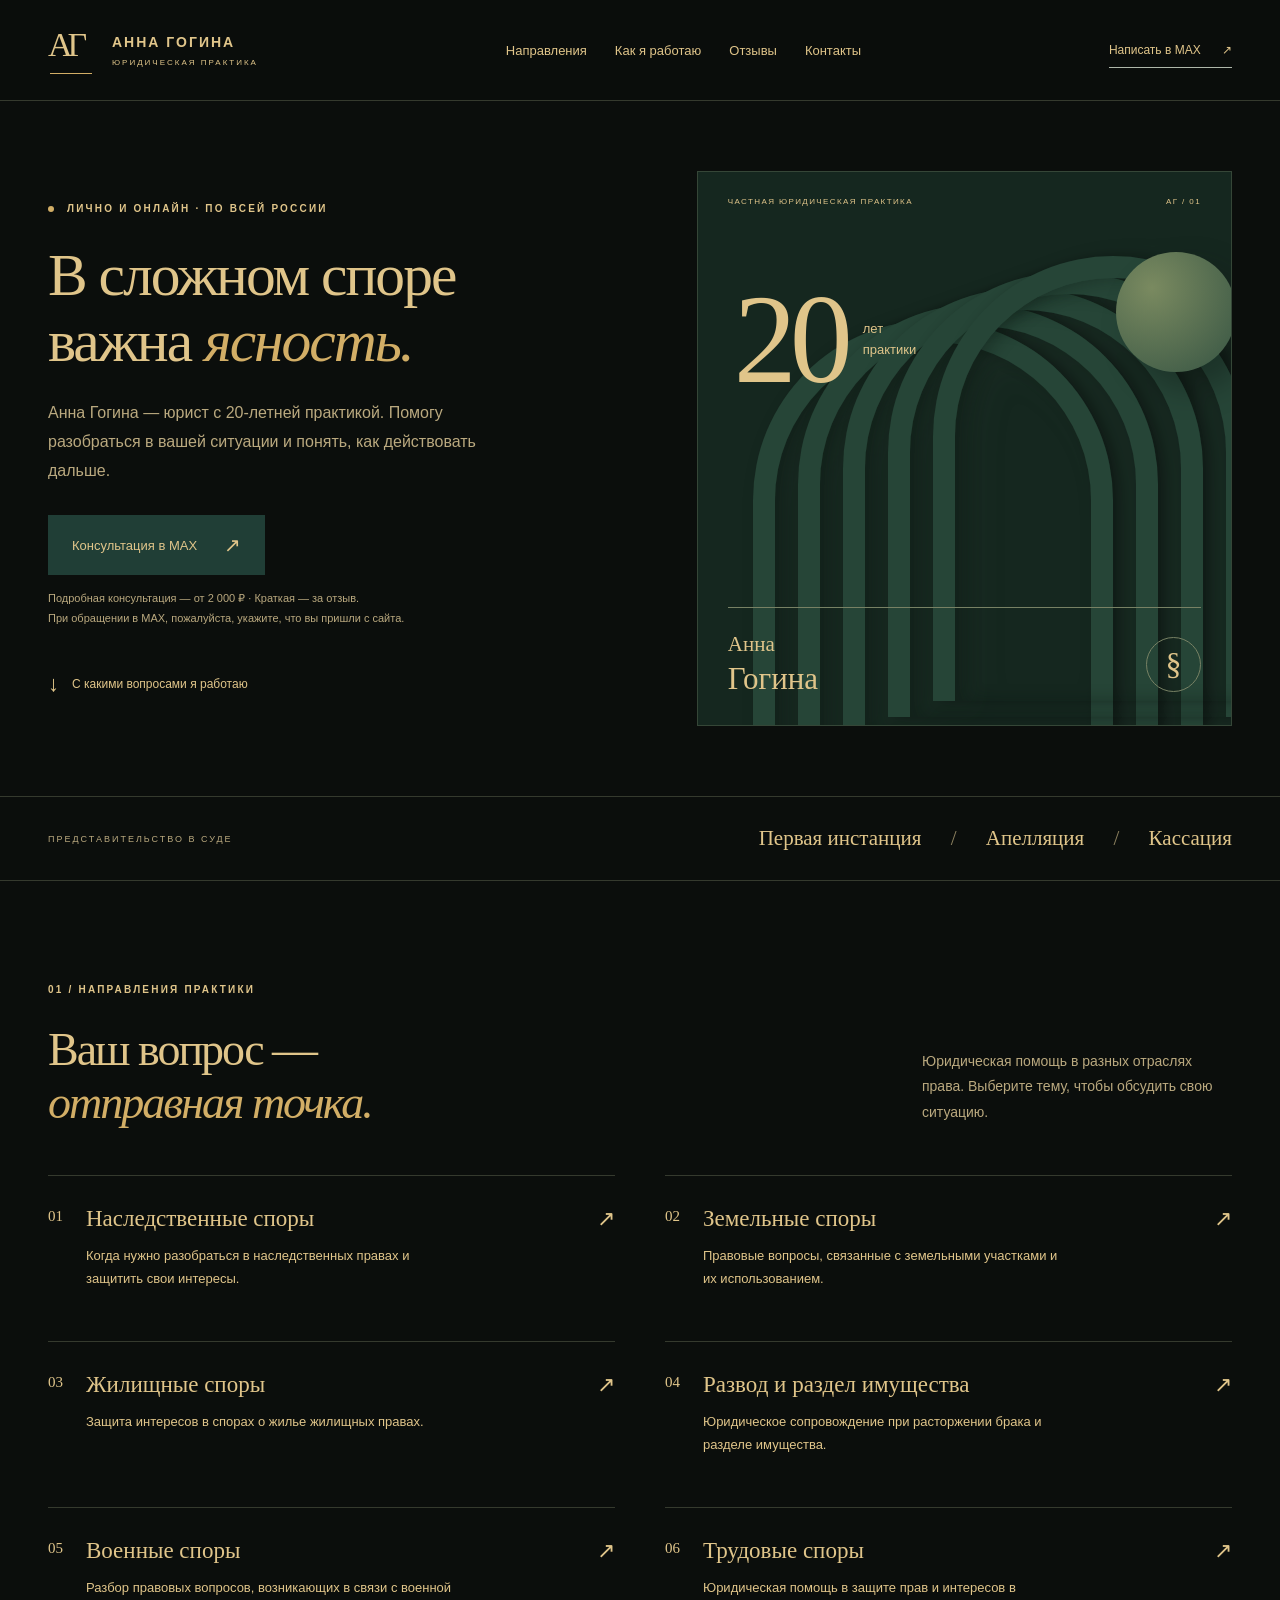
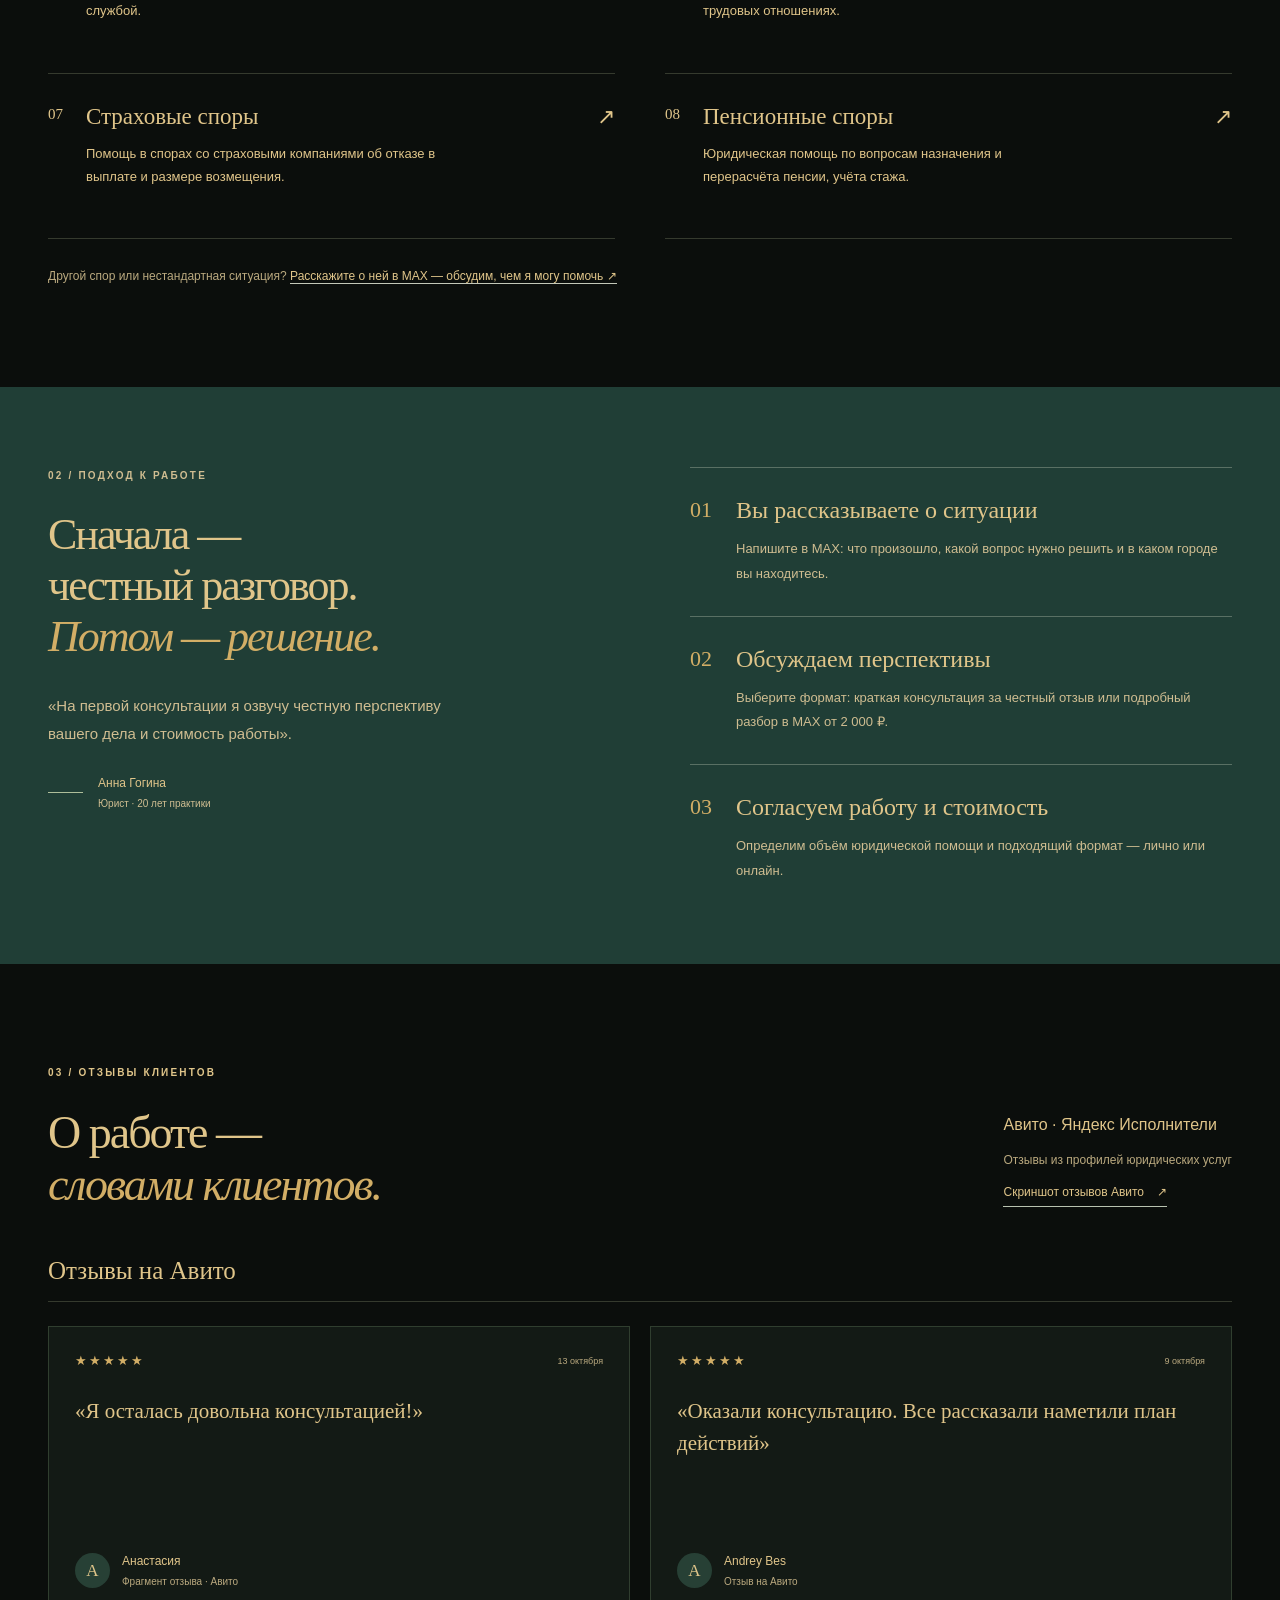
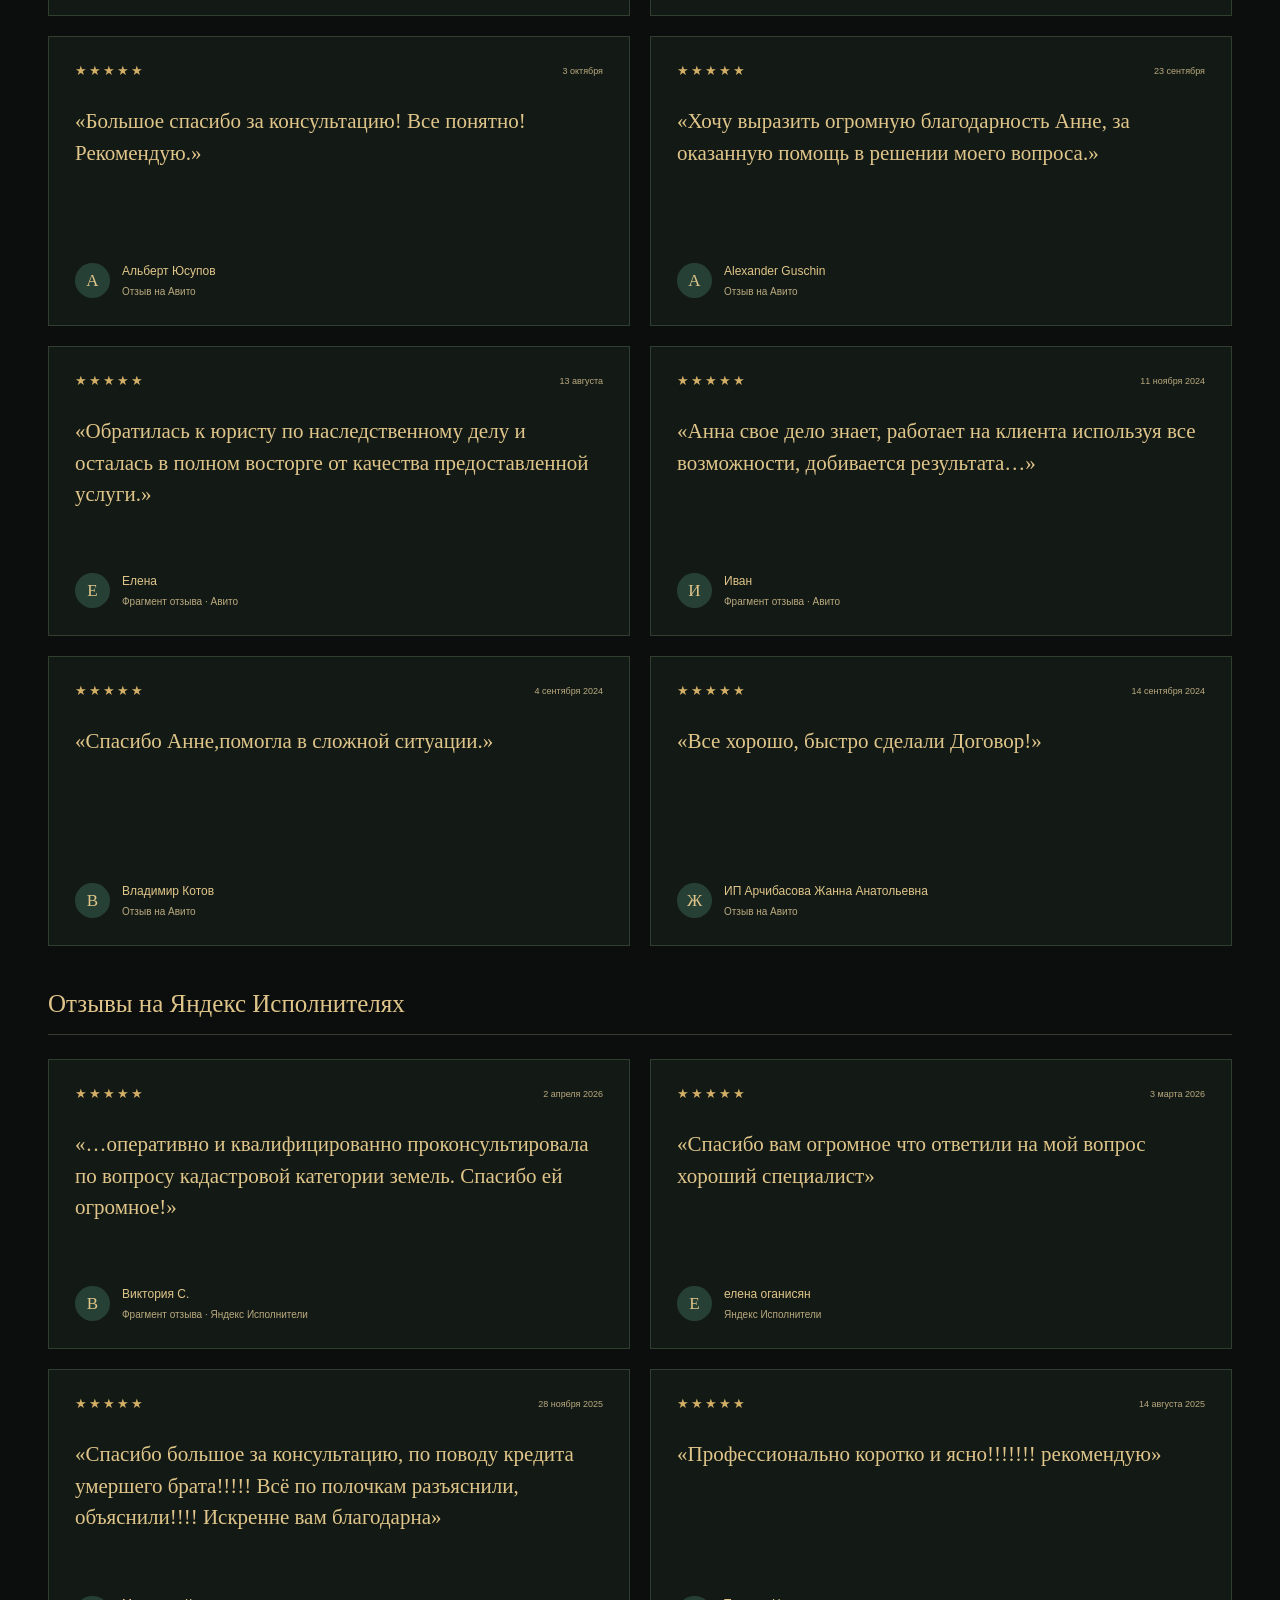
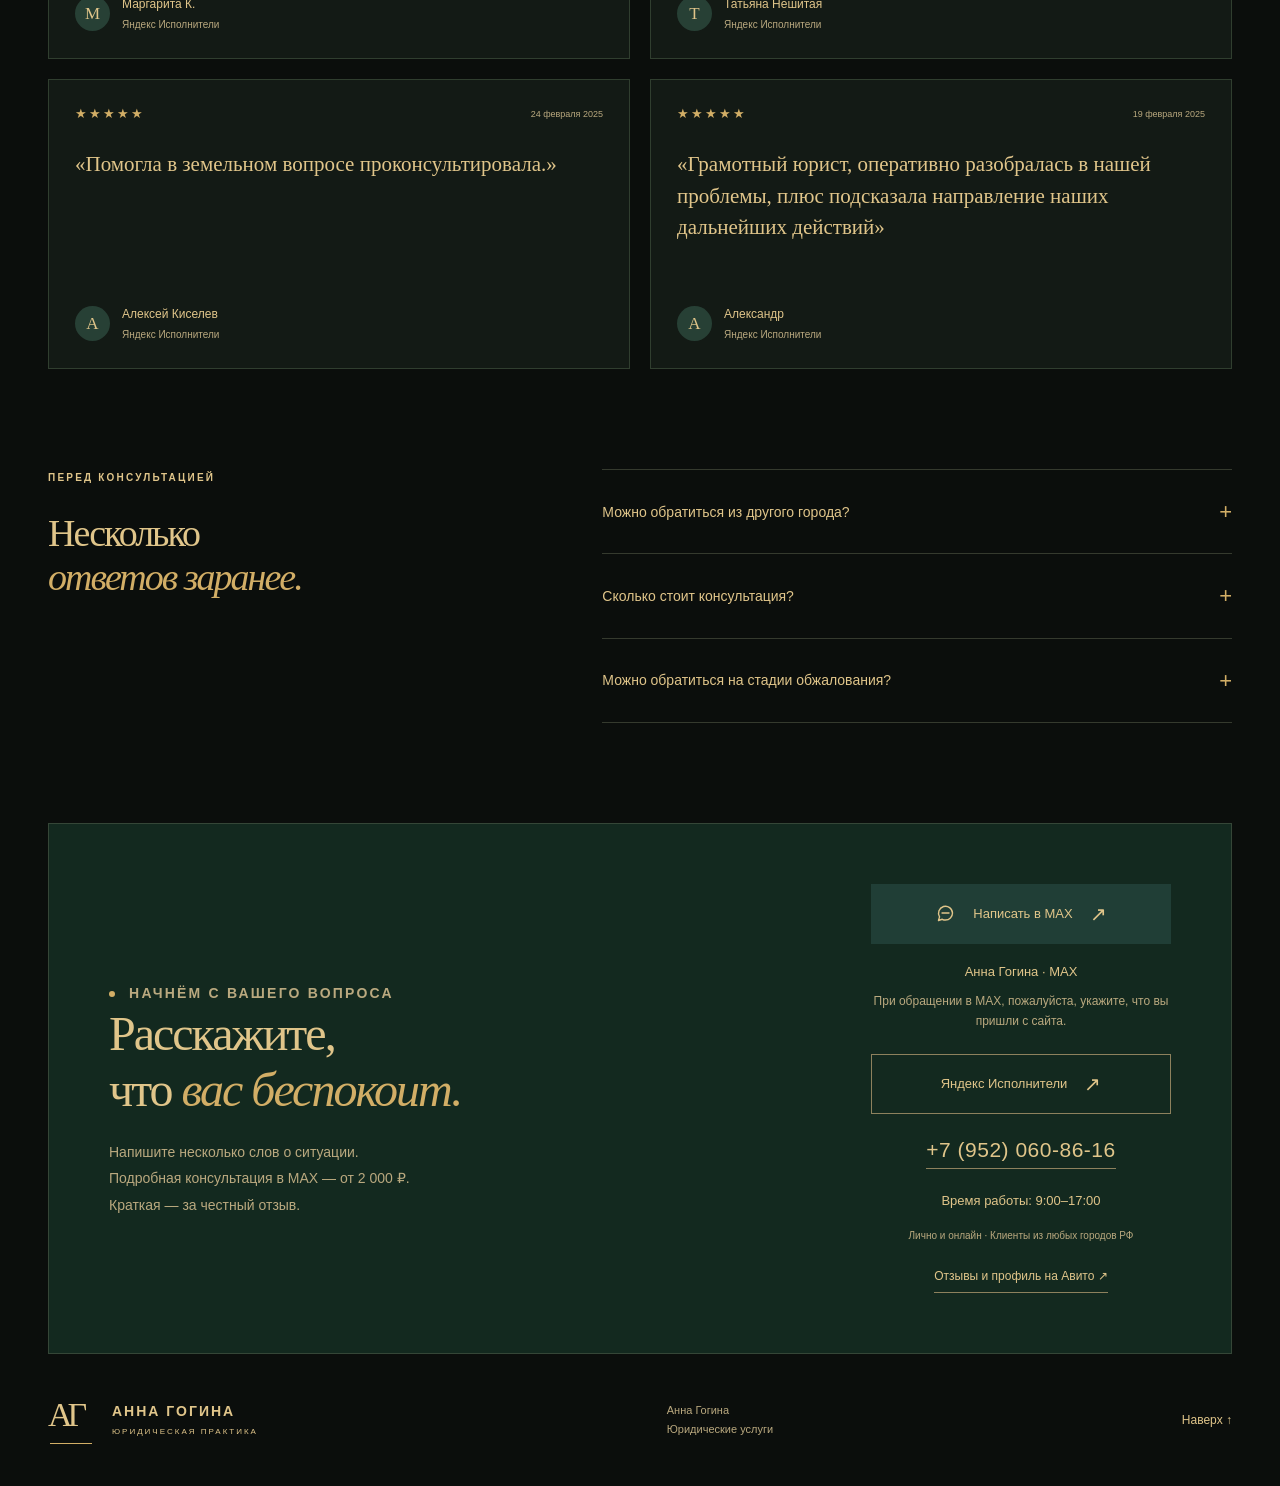
==== index.html @ e5f057ae "Update index.html" ====
<!DOCTYPE html>
<html lang="ru">
<head>
<meta charset="UTF-8"><meta name="viewport" content="width=device-width,initial-scale=1">
<title>Юрист Анна Гогина — Москва, Тверь, Санкт-Петербург | Онлайн по России</title>
<meta name="description" content="Юрист Анна Гогина, 20 лет практики. Личные консультации: Москва, Московская область, Тверь, Тверская область, Санкт-Петербург. Онлайн по всей России. Наследственные, жилищные, семейные и трудовые споры.">
<meta name="theme-color" content="#203e36">
<meta property="og:title" content="Анна Гогина — юридическая практика"><meta property="og:description" content="20 лет практики. Лично и онлайн по всей России. Подробная консультация в MAX — от 2 000 ₽. Краткая — за честный отзыв."><meta property="og:type" content="website">
<link rel="icon" href="/favicon.svg" type="image/svg+xml">
  <link rel="canonical" href="https://www.anna-gogina-yurist.dynv6.net/">
<link rel="stylesheet" href="./style.css">
</head>
<body>
<a class="skip" href="#main">Перейти к содержанию</a>
<header class="header"><div class="container nav-wrap">
<a class="brand" href="#" aria-label="Анна Гогина, главная"><span class="brand-mark">АГ<span></span></span><span>АННА ГОГИНА<small>ЮРИДИЧЕСКАЯ ПРАКТИКА</small></span></a>
<nav id="navigation" aria-label="Главная навигация"><a href="#services">Направления</a><a href="#approach">Как я работаю</a><a href="#reviews">Отзывы</a><a href="#contact">Контакты</a></nav>
<a class="nav-contact" href="https://max.ru/u/f9LHodD0cOI7Xfsgb19KbJKbp6K6fRbyBsoQZZTtWMDK60sZPwkLlv2hIeY" target="_blank" rel="noopener noreferrer">Написать в MAX <span aria-hidden="true">&#8599;&#65038;</span></a>
<button class="menu" aria-label="Открыть меню" aria-controls="navigation" aria-expanded="false"><span></span><span></span></button>
</div></header>
<main id="main">
<section class="hero container" aria-labelledby="hero-title">
<div class="hero-copy"><p class="eyebrow"><span class="dot"></span> ЛИЧНО И ОНЛАЙН · ПО ВСЕЙ РОССИИ</p>
<h1 id="hero-title">В сложном споре<br>важна <em>ясность.</em></h1>
<p class="hero-intro">Анна Гогина — юрист с 20-летней практикой. Помогу разобраться в вашей ситуации и понять, как действовать дальше.</p>
<a class="button primary" href="https://max.ru/u/f9LHodD0cOI7Xfsgb19KbJKbp6K6fRbyBsoQZZTtWMDK60sZPwkLlv2hIeY" target="_blank" rel="noopener noreferrer">Консультация в MAX <span aria-hidden="true">&#8599;&#65038;</span></a>
<p class="button-note">Подробная консультация — от 2 000 ₽ · Краткая — за отзыв.<br>При обращении в MAX, пожалуйста, укажите, что вы пришли с сайта.</p>
<a class="scroll-link" href="#services"><span aria-hidden="true">↓</span> С какими вопросами я работаю</a></div>
<div class="hero-art" aria-label="Анна Гогина. 20 лет юридической практики">
<div class="art-top"><span>ЧАСТНАЯ ЮРИДИЧЕСКАЯ ПРАКТИКА</span><span>АГ / 01</span></div>
<div class="architecture" aria-hidden="true"><div class="arch a1"></div><div class="arch a2"></div><div class="arch a3"></div><div class="arch a4"></div><div class="arch a5"></div><div class="art-disc"></div></div>
<div class="experience"><span class="years">20</span><span>лет<br>практики</span></div>
<div class="art-bottom"><span>Анна<br><strong>Гогина</strong></span><span class="seal" aria-hidden="true">§</span></div>
</div>
</section>
<div class="stages"><div class="container stages-inner"><span>ПРЕДСТАВИТЕЛЬСТВО В СУДЕ</span><p>Первая инстанция <i> / </i> Апелляция <i> / </i> Кассация</p></div></div>
<section class="section container" id="services"><div class="section-heading"><div><p class="eyebrow">01 / НАПРАВЛЕНИЯ ПРАКТИКИ</p><h2>Ваш вопрос —<br><em>отправная точка.</em></h2></div><p>Юридическая помощь в разных отраслях права. Выберите тему, чтобы обсудить свою ситуацию.</p></div>
<div class="service-grid">
<a class="service" href="./nasledstvennye-spory.html">
  <span class="service-number">01</span>
  <span class="service-body">
    <h3>Наследственные споры</h3>
    <p>Когда нужно разобраться в наследственных правах и защитить свои интересы.</p>
  </span>
  <span class="service-arrow" aria-hidden="true">&#8599;&#65038;</span>
</a>
<a class="service" href="https://max.ru/u/f9LHodD0cOI7Xfsgb19KbJKbp6K6fRbyBsoQZZTtWMDK60sZPwkLlv2hIeY" target="_blank" rel="noopener noreferrer"><span class="service-number">02</span><span class="service-body"><h3>Земельные споры</h3><p>Правовые вопросы, связанные с земельными участками и их использованием.</p></span><span class="service-arrow" aria-hidden="true">&#8599;&#65038;</span></a>
<a class="service" href="https://max.ru/u/f9LHodD0cOI7Xfsgb19KbJKbp6K6fRbyBsoQZZTtWMDK60sZPwkLlv2hIeY" target="_blank" rel="noopener noreferrer"><span class="service-number">03</span><span class="service-body"><h3>Жилищные споры</h3><p>Защита интересов в спорах о жилье жилищных правах.</p></span><span class="service-arrow" aria-hidden="true">&#8599;&#65038;</span></a>
<a class="service" href="https://max.ru/u/f9LHodD0cOI7Xfsgb19KbJKbp6K6fRbyBsoQZZTtWMDK60sZPwkLlv2hIeY" target="_blank" rel="noopener noreferrer"><span class="service-number">04</span><span class="service-body"><h3>Развод и раздел имущества</h3><p>Юридическое сопровождение при расторжении брака и разделе имущества.</p></span><span class="service-arrow" aria-hidden="true">&#8599;&#65038;</span></a>
<a class="service" href="https://max.ru/u/f9LHodD0cOI7Xfsgb19KbJKbp6K6fRbyBsoQZZTtWMDK60sZPwkLlv2hIeY" target="_blank" rel="noopener noreferrer"><span class="service-number">05</span><span class="service-body"><h3>Военные споры</h3><p>Разбор правовых вопросов, возникающих в связи с военной службой.</p></span><span class="service-arrow" aria-hidden="true">&#8599;&#65038;</span></a>
<a class="service" href="https://max.ru/u/f9LHodD0cOI7Xfsgb19KbJKbp6K6fRbyBsoQZZTtWMDK60sZPwkLlv2hIeY" target="_blank" rel="noopener noreferrer"><span class="service-number">06</span><span class="service-body"><h3>Трудовые споры</h3><p>Юридическая помощь в защите прав и интересов в трудовых отношениях.</p></span><span class="service-arrow" aria-hidden="true">&#8599;&#65038;</span></a>
<a class="service" href="https://max.ru/u/f9LHodD0cOI7Xfsgb19KbJKbp6K6fRbyBsoQZZTtWMDK60sZPwkLlv2hIeY" target="_blank" rel="noopener noreferrer"><span class="service-number">07</span><span class="service-body"><h3>Страховые споры</h3><p>Помощь в спорах со страховыми компаниями об отказе в выплате и размере возмещения.</p></span><span class="service-arrow" aria-hidden="true">&#8599;&#65038;</span></a>
<a class="service" href="https://max.ru/u/f9LHodD0cOI7Xfsgb19KbJKbp6K6fRbyBsoQZZTtWMDK60sZPwkLlv2hIeY" target="_blank" rel="noopener noreferrer"><span class="service-number">08</span><span class="service-body"><h3>Пенсионные споры</h3><p>Юридическая помощь по вопросам назначения и перерасчёта пенсии, учёта стажа.</p></span><span class="service-arrow" aria-hidden="true">&#8599;&#65038;</span></a>
</div><p class="section-footnote">Другой спор или нестандартная ситуация? <a href="https://max.ru/u/f9LHodD0cOI7Xfsgb19KbJKbp6K6fRbyBsoQZZTtWMDK60sZPwkLlv2hIeY" target="_blank" rel="noopener noreferrer">Расскажите о ней в MAX — обсудим, чем я могу помочь &#8599;&#65038;</a></p></section>
<section class="approach" id="approach"><div class="container approach-inner"><div class="approach-copy"><p class="eyebrow">02 / ПОДХОД К РАБОТЕ</p><h2>Сначала —<br>честный разговор.<br><em>Потом — решение.</em></h2><p class="quote">«На первой консультации я озвучу честную перспективу вашего дела и стоимость работы».</p><div class="signature"><span class="signature-line"></span><span>Анна Гогина<small>Юрист · 20 лет практики</small></span></div></div>
<ol class="steps"><li><span>01</span><div><h3>Вы рассказываете о ситуации</h3><p>Напишите в MAX: что произошло, какой вопрос нужно решить и в каком городе вы находитесь.</p></div></li><li><span>02</span><div><h3>Обсуждаем перспективы</h3><p>Выберите формат: краткая консультация за честный отзыв или подробный разбор в MAX от 2 000 ₽.</p></div></li><li><span>03</span><div><h3>Согласуем работу и стоимость</h3><p>Определим объём юридической помощи и подходящий формат — лично или онлайн.</p></div></li></ol></div></section>
<section class="section container" id="reviews"><div class="section-heading"><div><p class="eyebrow">03 / ОТЗЫВЫ КЛИЕНТОВ</p><h2>О работе —<br><em>словами клиентов.</em></h2></div><div class="reviews-source"><span class="review-platforms">Авито · Яндекс Исполнители</span><p>Отзывы из профилей юридических услуг</p><button class="text-button" id="show-reviews">Скриншот отзывов Авито <span aria-hidden="true">&#8599;&#65038;</span></button></div></div>
<h3 class="reviews-group-title">Отзывы на Авито</h3><div class="reviews-grid"><article class="review"><div class="review-top"><span class="stars" aria-label="5 из 5">★★★★★</span><span class="review-date">13 октября</span></div><blockquote>«Я осталась довольна консультацией!»</blockquote><div class="review-person"><span class="initial">А</span><span>Анастасия<small>Фрагмент отзыва · Авито</small></span></div></article>
<article class="review"><div class="review-top"><span class="stars" aria-label="5 из 5">★★★★★</span><span class="review-date">9 октября</span></div><blockquote>«Оказали консультацию. Все рассказали наметили план действий»</blockquote><div class="review-person"><span class="initial">A</span><span>Andrey Bes<small>Отзыв на Авито</small></span></div></article>
<article class="review"><div class="review-top"><span class="stars" aria-label="5 из 5">★★★★★</span><span class="review-date">3 октября</span></div><blockquote>«Большое спасибо за консультацию! Все понятно! Рекомендую.»</blockquote><div class="review-person"><span class="initial">А</span><span>Альберт Юсупов<small>Отзыв на Авито</small></span></div></article>
<article class="review"><div class="review-top"><span class="stars" aria-label="5 из 5">★★★★★</span><span class="review-date">23 сентября</span></div><blockquote>«Хочу выразить огромную благодарность Анне, за оказанную помощь в решении моего вопроса.»</blockquote><div class="review-person"><span class="initial">A</span><span>Alexander Guschin<small>Отзыв на Авито</small></span></div></article>
<article class="review"><div class="review-top"><span class="stars" aria-label="5 из 5">★★★★★</span><span class="review-date">13 августа</span></div><blockquote>«Обратилась к юристу по наследственному делу и осталась в полном восторге от качества предоставленной услуги.»</blockquote><div class="review-person"><span class="initial">Е</span><span>Елена<small>Фрагмент отзыва · Авито</small></span></div></article>
<article class="review"><div class="review-top"><span class="stars" aria-label="5 из 5">★★★★★</span><time datetime="2024-11-11">11 ноября 2024</time></div><blockquote>«Анна свое дело знает, работает на клиента используя все возможности, добивается результата…»</blockquote><div class="review-person"><span class="initial">И</span><span>Иван<small>Фрагмент отзыва · Авито</small></span></div></article>
<article class="review"><div class="review-top"><span class="stars" aria-label="5 из 5">★★★★★</span><time datetime="2024-09-04">4 сентября 2024</time></div><blockquote>«Спасибо Анне,помогла в сложной ситуации.»</blockquote><div class="review-person"><span class="initial">В</span><span>Владимир Котов<small>Отзыв на Авито</small></span></div></article>
<article class="review"><div class="review-top"><span class="stars" aria-label="5 из 5">★★★★★</span><time datetime="2024-09-14">14 сентября 2024</time></div><blockquote>«Все хорошо, быстро сделали Договор!»</blockquote><div class="review-person"><span class="initial">Ж</span><span>ИП Арчибасова Жанна Анатольевна<small>Отзыв на Авито</small></span></div></article></div><h3 class="reviews-group-title yandex-group">Отзывы на Яндекс Исполнителях</h3><div class="reviews-grid"><article class="review"><div class="review-top"><span class="stars" aria-label="5 из 5">★★★★★</span><time datetime="2026-04-02">2 апреля 2026</time></div><blockquote>«…оперативно и квалифицированно проконсультировала по вопросу кадастровой категории земель. Спасибо ей огромное!»</blockquote><div class="review-person"><span class="initial">В</span><span>Виктория С.<small>Фрагмент отзыва · Яндекс Исполнители</small></span></div></article>
<article class="review"><div class="review-top"><span class="stars" aria-label="5 из 5">★★★★★</span><time datetime="2026-03-03">3 марта 2026</time></div><blockquote>«Спасибо вам огромное что ответили на мой вопрос хороший специалист»</blockquote><div class="review-person"><span class="initial">Е</span><span>елена оганисян<small>Яндекс Исполнители</small></span></div></article>
<article class="review"><div class="review-top"><span class="stars" aria-label="5 из 5">★★★★★</span><time datetime="2025-11-28">28 ноября 2025</time></div><blockquote>«Спасибо большое за консультацию, по поводу кредита умершего брата!!!!! Всё по полочкам разъяснили, объяснили!!!! Искренне вам благодарна»</blockquote><div class="review-person"><span class="initial">М</span><span>Маргарита К.<small>Яндекс Исполнители</small></span></div></article>
<article class="review"><div class="review-top"><span class="stars" aria-label="5 из 5">★★★★★</span><time datetime="2025-08-14">14 августа 2025</time></div><blockquote>«Профессионально коротко и ясно!!!!!!! рекомендую»</blockquote><div class="review-person"><span class="initial">Т</span><span>Татьяна Нешитая<small>Яндекс Исполнители</small></span></div></article>
<article class="review"><div class="review-top"><span class="stars" aria-label="5 из 5">★★★★★</span><time datetime="2025-02-24">24 февраля 2025</time></div><blockquote>«Помогла в земельном вопросе проконсультировала.»</blockquote><div class="review-person"><span class="initial">А</span><span>Алексей Киселев<small>Яндекс Исполнители</small></span></div></article>
<article class="review"><div class="review-top"><span class="stars" aria-label="5 из 5">★★★★★</span><time datetime="2025-02-19">19 февраля 2025</time></div><blockquote>«Грамотный юрист, оперативно разобралась в нашей проблемы, плюс подсказала направление наших дальнейших действий»</blockquote><div class="review-person"><span class="initial">А</span><span>Александр<small>Яндекс Исполнители</small></span></div></article>
</div></section>
<section class="faq-section container"><div><p class="eyebrow">ПЕРЕД КОНСУЛЬТАЦИЕЙ</p><h2>Несколько<br><em>ответов заранее.</em></h2></div><div class="faq"><details><summary>Можно обратиться из другого города?<span aria-hidden="true">+</span></summary><p>Да. Анна Гогина работает онлайн с клиентами из любых городов России. Возможность личной встречи и её место можно уточнить в MAX.</p></details><details><summary>Сколько стоит консультация?<span aria-hidden="true">+</span></summary><p>Подробная консультация в MAX стоит от 2 000 ₽. Краткая консультация — за честный отзыв. Стоимость дальнейшего сопровождения обсуждается отдельно после знакомства с вашей ситуацией.</p></details><details><summary>Можно обратиться на стадии обжалования?<span aria-hidden="true">+</span></summary><p>Да. Анна Гогина ведёт дела в первой инстанции, апелляции и кассации. При обращении укажите текущую стадию дела и известные вам сроки.</p></details></div></section>
<section id="contact" class="contact container"><div><p class="eyebrow"><span class="dot"></span> НАЧНЁМ С ВАШЕГО ВОПРОСА</p><h2>Расскажите,<br>что <em>вас беспокоит.</em></h2><p>Напишите несколько слов о ситуации.<br>Подробная консультация в MAX — от 2 000 ₽.<br>Краткая — за честный отзыв.</p></div><div class="contact-action"><a class="button primary" href="https://max.ru/u/f9LHodD0cOI7Xfsgb19KbJKbp6K6fRbyBsoQZZTtWMDK60sZPwkLlv2hIeY" target="_blank" rel="noopener noreferrer"><svg viewBox="0 0 24 24" fill="none" aria-hidden="true"><path d="M20 11.5a8 8 0 0 1-8 8c-1.3 0-2.6-.3-3.7-.9L4 20l1.2-4.1A8 8 0 1 1 20 11.5Z" stroke="currentColor" stroke-width="1.6" stroke-linejoin="round"/><path d="M8 11.5h8" stroke="currentColor" stroke-width="1.6" stroke-linecap="round"/></svg>Написать в MAX <span aria-hidden="true">&#8599;&#65038;</span></a><span>Анна Гогина · MAX</span><p class="referral-note">При обращении в MAX, пожалуйста, укажите, что вы пришли с сайта.</p><a class="button secondary" href="https://uslugi.yandex.ru/profile/AnnaSergeevnaGogina-1872394" target="_blank" rel="noopener noreferrer">Яндекс Исполнители <span aria-hidden="true">&#8599;&#65038;</span></a><a class="phone" href="tel:+79520608616">+7 (952) 060-86-16</a><p class="working-hours">Время работы: 9:00–17:00</p><p>Лично и онлайн · Клиенты из любых городов РФ</p><a class="avito-contact" href="https://www.avito.ru/tver/predlozheniya_uslug/yuristbesplatnaya_konsultatsiya20_let_praktiki_1939436170" target="_blank" rel="noopener noreferrer">Отзывы и профиль на Авито &#8599;&#65038;</a></div></section>
</main>
<footer class="container footer"><a class="brand" href="#"><span class="brand-mark">АГ<span></span></span><span>АННА ГОГИНА<small>ЮРИДИЧЕСКАЯ ПРАКТИКА</small></span></a><p>Анна Гогина<br>Юридические услуги</p><a href="#main">Наверх ↑</a></footer>
<dialog id="reviews-dialog" aria-labelledby="dialog-title"><div class="dialog-heading"><h2 id="dialog-title">Отзывы на Авито</h2><button id="close-reviews" aria-label="Закрыть скриншот">×</button></div><img src="./assets/reviews-avito.png" alt="Скриншот отзывов с Авито об услугах Анны: отзывы Ивана, Сергея, Жанны Арчибасовой, Владимира Котова и Александра Шкваркина." loading="lazy"></dialog>
<script src="./app.js"></script>
</body></html>
---- style.css ----
:root{--paper:#f7f5ef;--ink:#203e36;--muted:#69716b;--line:#dedfd5;--copper:#a37b55;--serif:Georgia,'Times New Roman',serif}*{box-sizing:border-box}html{scroll-behavior:smooth;scroll-padding-top:100px}body{margin:0;background:var(--paper);color:var(--ink);font-family:Arial,Helvetica,sans-serif;-webkit-font-smoothing:antialiased}a{color:inherit;text-decoration:none}button{font:inherit}a,button,summary{-webkit-tap-highlight-color:transparent}a:focus-visible,button:focus-visible,summary:focus-visible{outline:3px solid var(--copper);outline-offset:5px}button{cursor:pointer}::selection{background:#d8e1cc}.container{width:min(1240px,calc(100% - 96px));margin:auto}.header{background:rgba(247,245,239,.97);border-bottom:1px solid var(--line);position:sticky;top:0;z-index:10}.nav-wrap{height:100px;display:flex;align-items:center;justify-content:space-between;gap:30px}.brand{display:flex;gap:16px;align-items:center;font-size:14px;letter-spacing:2px;font-weight:600}.brand small{display:block;font-size:8px;letter-spacing:2px;margin-top:8px;font-weight:400}.brand-mark{font-family:var(--serif);font-size:34px;letter-spacing:-5px;width:48px;height:48px;position:relative;font-weight:400}.brand-mark span{position:absolute;bottom:0;left:2px;width:42px;border-bottom:1px solid var(--copper)}nav{display:flex;gap:28px;font-size:13px}nav a{transition:color .2s}nav a:hover{color:var(--copper)}.nav-contact{font-size:12px;border-bottom:1px solid #aeb7aa;padding:10px 0;white-space:nowrap}.nav-contact span{margin-left:18px}.menu{display:none}.hero{display:grid;grid-template-columns:1.1fr 1fr;gap:60px;padding-top:65px;padding-bottom:65px;align-items:center;min-height:695px}.eyebrow{font-size:10px;letter-spacing:2.2px;font-weight:600;line-height:1.7;margin:0 0 26px}.dot{display:inline-block;width:6px;height:6px;border-radius:50%;background:var(--copper);margin-right:8px;vertical-align:middle}h1,h2,h3,p{margin-top:0}h1,h2{font-family:var(--serif);font-weight:400;letter-spacing:-2px}h1{font-size:clamp(44px,4.65vw,68px);line-height:1.1;margin-bottom:25px}em{font-weight:400;color:var(--copper)}.hero-intro{font-size:16px;line-height:1.8;max-width:445px;color:var(--muted);margin-bottom:30px}.button{display:inline-flex;align-items:center;justify-content:center;gap:27px;min-height:58px;padding:17px 23px;font-size:13px;border:1px solid transparent;transition:background .2s,transform .2s}.button:hover{transform:translateY(-2px)}.primary{background:var(--ink);color:white}.primary:hover{background:#34594a}.button span:last-child{font-size:20px}.button-note{font-size:11px;color:var(--muted);margin:14px 0 42px}.scroll-link{font-size:12px;display:flex;align-items:center;gap:13px}.scroll-link span{font-size:22px;color:var(--copper)}.hero-art{height:555px;background:#e9e7da;position:relative;overflow:hidden;padding:25px 30px;display:flex;flex-direction:column;justify-content:space-between}.art-top{display:flex;justify-content:space-between;font-size:8px;letter-spacing:1.4px;z-index:2}.architecture{position:absolute;inset:80px -60px 60px 30px;filter:drop-shadow(16px 10px 15px #45524415)}.arch{position:absolute;bottom:-100px;left:25px;width:360px;height:445px;border:22px solid #f7f4e9;border-bottom:0;border-radius:200px 200px 0 0;box-shadow:inset 10px 0 16px #65705a17,7px 0 12px #70755d20}.a2{left:70px;bottom:-84px}.a3{left:115px;bottom:-68px}.a4{left:160px;bottom:-52px}.a5{left:205px;bottom:-36px}.art-disc{position:absolute;right:55px;top:0;width:120px;height:120px;border-radius:50%;background:radial-gradient(circle at 30% 30%,#c1cbab,#8f9e7b);box-shadow:15px 18px 30px #50604722}.experience{position:absolute;top:105px;left:36px;display:flex;align-items:center;gap:17px;z-index:2}.years{font-family:var(--serif);font-size:126px;letter-spacing:-7px;line-height:1}.experience>span:last-child{font-size:13px;line-height:1.6}.art-bottom{position:relative;z-index:2;border-top:1px solid #b7bba5;padding-top:22px;display:flex;align-items:center;justify-content:space-between;font-family:var(--serif);font-size:21px;line-height:1.35}.art-bottom strong{font-weight:400;font-size:31px}.seal{font-size:32px;border:1px solid #b3b9a2;border-radius:50%;width:55px;height:55px;display:grid;place-items:center}.stages{border-top:1px solid var(--line);border-bottom:1px solid var(--line)}.stages-inner{display:flex;align-items:center;justify-content:space-between;padding:29px 0;gap:25px}.stages-inner>span{font-size:9px;letter-spacing:2px;color:var(--muted)}.stages p{margin:0;font-family:var(--serif);font-size:21px}.stages i{font-style:normal;margin:0 24px;color:#b9bba9}.section{padding-top:100px;padding-bottom:100px}.section-heading{display:flex;justify-content:space-between;align-items:flex-end;gap:40px;margin-bottom:45px}h2{font-size:46px;line-height:1.15;margin-bottom:0}.section-heading>p{max-width:310px;font-size:14px;line-height:1.8;color:var(--muted);margin-bottom:5px}.service-grid{display:grid;grid-template-columns:1fr 1fr;column-gap:50px}.service{display:flex;gap:23px;min-height:166px;padding:30px 0;border-top:1px solid var(--line);transition:background .2s}.service:nth-last-child(-n+2){border-bottom:1px solid var(--line)}.service-number{font-family:var(--serif);font-size:15px;color:var(--copper);padding-top:2px}.service-body{flex:1}.service h3{font-family:var(--serif);font-size:23px;font-weight:400;margin-bottom:12px}.service p{font-size:13px;line-height:1.8;color:var(--muted);max-width:370px;margin-bottom:0}.service-arrow{font-size:22px;margin-left:6px;transition:transform .2s}.service:hover .service-arrow{transform:translate(3px,-3px);color:var(--copper)}.section-footnote{font-size:12px;color:var(--muted);margin:27px 0 0;line-height:1.8}.section-footnote a{color:var(--ink);border-bottom:1px solid #c3c8b9}.approach{background:var(--ink);color:#f6f4ec;padding:80px 0}.approach-inner{display:grid;grid-template-columns:1fr 1fr;gap:100px}.approach .eyebrow{color:#bac8b9}.approach h2{font-size:44px}.approach em{color:#c4b18a}.quote{font-size:15px;line-height:1.85;color:#d4ddd1;margin:30px 0 28px;max-width:410px}.signature{display:flex;align-items:center;gap:15px;font-size:12px}.signature-line{width:35px;border-bottom:1px solid #aebe9a}.signature small{display:block;font-size:10px;color:#b1c0b1;margin-top:8px}.steps{list-style:none;margin:0;padding:0;align-self:center}.steps li{display:flex;gap:24px;border-top:1px solid #597064;padding:29px 0}.steps li:last-child{padding-bottom:0}.steps li>span{color:#b9a67f;font-family:var(--serif);font-size:22px}.steps h3{font-family:var(--serif);font-size:24px;font-weight:400;margin-bottom:13px}.steps p{font-size:13px;line-height:1.9;color:#bfccbf;margin:0}.reviews-source{max-width:300px;padding-bottom:5px}.reviews-source p{font-size:12px;color:var(--muted);line-height:1.7;margin:12px 0}.avito-word{display:flex;align-items:center;gap:4px;font-size:18px;font-weight:600}.avito-word b{display:inline-block;width:8px;height:8px;border-radius:50%;background:#93c1be}.avito-word b:nth-child(2){background:#ae9dbc}.avito-word b:nth-child(3){background:#8fba93}.avito-word b:nth-child(4){background:#d69eab;margin-right:5px}.text-button{padding:3px 0 7px;background:none;border:0;border-bottom:1px solid #b8c2b0;color:var(--ink);font-size:12px}.text-button span{margin-left:10px}.reviews-grid{display:grid;grid-template-columns:repeat(3,1fr);gap:20px}.review{background:#eeeee5;padding:26px;display:flex;flex-direction:column;min-height:290px}.review-top{display:flex;justify-content:space-between;gap:10px;align-items:center}.stars{color:var(--copper);letter-spacing:2px;font-size:13px}.review time{font-size:9px;color:var(--muted)}blockquote{font-family:var(--serif);font-size:21px;line-height:1.5;margin:28px 0 30px;flex:1}.review-person{display:flex;gap:12px;align-items:center;font-size:12px;line-height:1.5}.initial{display:grid;place-items:center;flex-shrink:0;background:#e0e3d4;border-radius:50%;width:35px;height:35px;font-family:var(--serif);font-size:17px}.review-person small{display:block;font-size:10px;color:var(--muted);margin-top:4px}.faq-section{display:grid;grid-template-columns:1fr 1.3fr;gap:70px;padding-bottom:100px}.faq-section h2{font-size:38px}.faq details{border-top:1px solid var(--line)}.faq details:last-child{border-bottom:1px solid var(--line)}summary{list-style:none;cursor:pointer;display:flex;align-items:center;justify-content:space-between;gap:20px;padding:24px 0;font-size:14px;line-height:1.6}summary::-webkit-details-marker{display:none}summary span{font-size:22px;color:var(--copper);transition:transform .2s}details[open] summary span{transform:rotate(45deg)}.faq p{font-size:13px;line-height:1.9;color:var(--muted);margin:0 30px 23px 0}.contact{background:#e8ecdf;padding:60px;display:flex;justify-content:space-between;align-items:center;gap:35px}.contact h2{font-size:48px}.contact p{font-size:14px;line-height:1.9;color:var(--muted);margin:22px 0 0}.contact-action{display:flex;flex-direction:column;align-items:center}.contact-action svg{width:21px;height:21px}.contact-action .button{gap:17px}.contact-action>span{font-size:13px;margin-top:20px}.contact-action p{font-size:10px;margin-top:13px}.footer{display:flex;justify-content:space-between;align-items:center;gap:25px;padding-top:42px;padding-bottom:42px}.footer p{font-size:11px;color:var(--muted);line-height:1.7;margin:0}.footer>a:last-child{font-size:12px}dialog{border:none;padding:0;width:min(800px,92vw);max-height:88vh;background:var(--paper);color:var(--ink);box-shadow:0 20px 100px #0004}dialog::backdrop{background:#12251fe0}dialog img{display:block;width:100%;height:auto}.dialog-heading{display:flex;justify-content:space-between;align-items:center;padding:20px;position:sticky;top:0;background:var(--paper);border-bottom:1px solid var(--line)}.dialog-heading h2{font-size:26px;letter-spacing:-.5px}.dialog-heading button{border:0;background:none;font-size:32px;color:var(--ink);min-width:44px;min-height:44px}.skip{position:fixed;top:-100px;left:15px;padding:15px;background:var(--ink);color:white;z-index:30}.skip:focus{top:10px}@media(min-width:1500px){.hero{gap:100px}}@media(max-width:1100px){.container{width:calc(100% - 64px)}.nav-contact{display:none}.hero{gap:35px}.hero-art{height:500px}.experience .years{font-size:100px}.approach-inner{gap:55px}.reviews-grid{gap:12px}.review{padding:20px}.review-top{flex-wrap:wrap}.stages i{margin:0 12px}.contact{padding:42px}}@media(max-width:760px){html{scroll-padding-top:85px}.container{width:calc(100% - 40px)}.nav-wrap{height:78px}.brand{font-size:12px;gap:12px}.brand small{font-size:7px}.brand-mark{font-size:31px;width:40px;height:42px}.brand-mark span{width:36px}.menu{display:flex;flex-direction:column;justify-content:center;gap:7px;background:none;border:1px solid var(--line);width:44px;height:44px;align-items:center}.menu span{width:18px;border-top:1px solid var(--ink)}nav{display:none;position:absolute;top:78px;left:0;right:0;flex-direction:column;background:var(--paper);padding:22px;border-bottom:1px solid var(--line);gap:0}nav.open{display:flex}nav a{padding:14px 0}.hero{grid-template-columns:1fr;gap:35px;padding-top:42px;padding-bottom:35px;min-height:0}.eyebrow{font-size:9px;letter-spacing:1.7px;margin-bottom:22px}h1{font-size:49px;letter-spacing:-2px}.hero-intro{font-size:15px;line-height:1.8}.button-note{font-size:10px;margin-bottom:25px}.scroll-link{display:none}.hero-art{height:390px;padding:22px}.art-top{font-size:7px;letter-spacing:.9px}.experience{top:70px;left:25px}.experience .years{font-size:95px}.architecture{inset:55px -55px 40px 55px;transform:scale(.86);transform-origin:center}.art-disc{width:95px;height:95px;right:30px}.art-bottom{padding-top:16px;font-size:17px}.art-bottom strong{font-size:25px}.seal{width:45px;height:45px;font-size:27px}.stages-inner{flex-direction:column;align-items:flex-start;padding:22px 0;gap:13px}.stages-inner>span{font-size:8px}.stages p{font-size:17px}.stages i{margin:0 7px}.section{padding-top:60px;padding-bottom:60px}.section-heading{display:block;margin-bottom:30px}h2{font-size:37px;letter-spacing:-1.3px}.section-heading>p{margin-top:22px;max-width:none;font-size:13px}.service-grid{grid-template-columns:1fr}.service{gap:18px;min-height:0;padding:26px 0}.service h3{font-size:22px}.service p{font-size:12px}.service:nth-last-child(2){border-bottom:0}.section-footnote{font-size:11px}.approach{padding:55px 0}.approach-inner{grid-template-columns:1fr;gap:37px}.approach h2{font-size:37px}.quote{font-size:14px}.steps li{padding:25px 0}.steps h3{font-size:22px}.reviews-source{margin-top:24px}.reviews-grid{grid-template-columns:1fr;gap:14px}.review{padding:25px;min-height:225px}.review time{font-size:10px}blockquote{font-size:22px;margin:24px 0}.faq-section{grid-template-columns:1fr;gap:30px;padding-bottom:60px}.faq-section h2{font-size:34px}.contact{padding:35px 24px;flex-direction:column;align-items:flex-start;gap:28px}.contact h2{font-size:35px}.contact .eyebrow{font-size:8px;letter-spacing:1.2px}.contact p{font-size:13px}.contact-action{align-items:flex-start;width:100%}.contact-action .button{width:100%;gap:12px;padding-left:12px;padding-right:12px;font-size:12px}.contact-action p{font-size:10px}.footer{flex-wrap:wrap;padding-top:30px;padding-bottom:30px}.footer .brand{width:100%}.footer p{font-size:10px}.dialog-heading h2{font-size:22px}}@media(prefers-reduced-motion:reduce){html{scroll-behavior:auto}*,*::before,*::after{transition:none!important}}

/* Black, gold and evergreen palette. */
:root{--paper:#0b0e0c;--ink:#203e36;--gold:#e0c58a;--muted:#baa97f;--line:#353a2e;--copper:#d2ae66}
body{color:var(--gold)}
::selection{background:#395344;color:#f4dca2}
.header{background:rgba(11,14,12,.97)}
.primary,.skip{color:#ecd49b}
.hero-art{background:#15271f;border:1px solid #354637}
.arch{border-color:#264537;box-shadow:inset 10px 0 16px #08140f55,7px 0 12px #0005}
.art-disc{background:radial-gradient(circle at 30% 30%,#7a8a60,#365443);box-shadow:15px 18px 30px #0004}
.art-bottom,.seal{border-color:#778164}
.stages i{color:#8c805f}
.section-footnote a,.text-button,.dialog-heading button,dialog{color:var(--gold)}
.approach{color:var(--gold)}
.approach .eyebrow,.quote,.signature small,.steps p{color:#cfbd91}
.approach em,.steps li>span{color:var(--copper)}
.review{background:#131a15;border:1px solid #303e2f}
.initial{background:#274035;color:var(--gold)}
.review-date{font-size:9px;color:var(--muted)}
.contact{background:#13291f;border:1px solid #354637}
.contact-action{min-width:290px}
.contact-action .button{width:100%}
.secondary{margin-top:22px;border-color:#8d815d;background:transparent;color:var(--gold)}
.secondary:hover{background:#244031}
.phone{margin-top:24px;font-size:21px;letter-spacing:.5px;border-bottom:1px solid #8d815d;padding-bottom:6px}
.menu span{border-color:var(--gold)}
@media(max-width:760px){.contact-action{min-width:0}.review-date{font-size:10px}.button-note{line-height:1.8;max-width:310px}}

/* Balanced review rows and updated contact channels. */
.reviews-grid{grid-template-columns:repeat(2,minmax(0,1fr));align-items:stretch}
.review{min-width:0}
.review-person>span:last-child{min-width:0;overflow-wrap:anywhere}
.reviews-group-title{font-family:var(--serif);font-size:25px;font-weight:400;margin:0 0 24px;padding-bottom:16px;border-bottom:1px solid var(--line)}
.yandex-group{margin-top:44px}
.review-platforms{font-size:16px;line-height:1.6}
.contact-action .working-hours{font-size:13px;color:var(--gold);margin-top:20px}
.avito-contact{font-size:12px;line-height:1.6;margin-top:22px;border-bottom:1px solid #8d815d;padding-bottom:5px}
@media(max-width:760px){.reviews-grid{grid-template-columns:minmax(0,1fr)}.reviews-group-title{font-size:23px}.yandex-group{margin-top:32px}}

.button-note{line-height:1.8}
.contact-action .referral-note{max-width:300px;font-size:12px;line-height:1.7;text-align:center;margin-top:12px}
@media(max-width:760px){.contact-action .referral-note{text-align:left}}
a, a:link, a:visited {
  color: #e0c58a;
  -webkit-text-fill-color: #e0c58a;
}
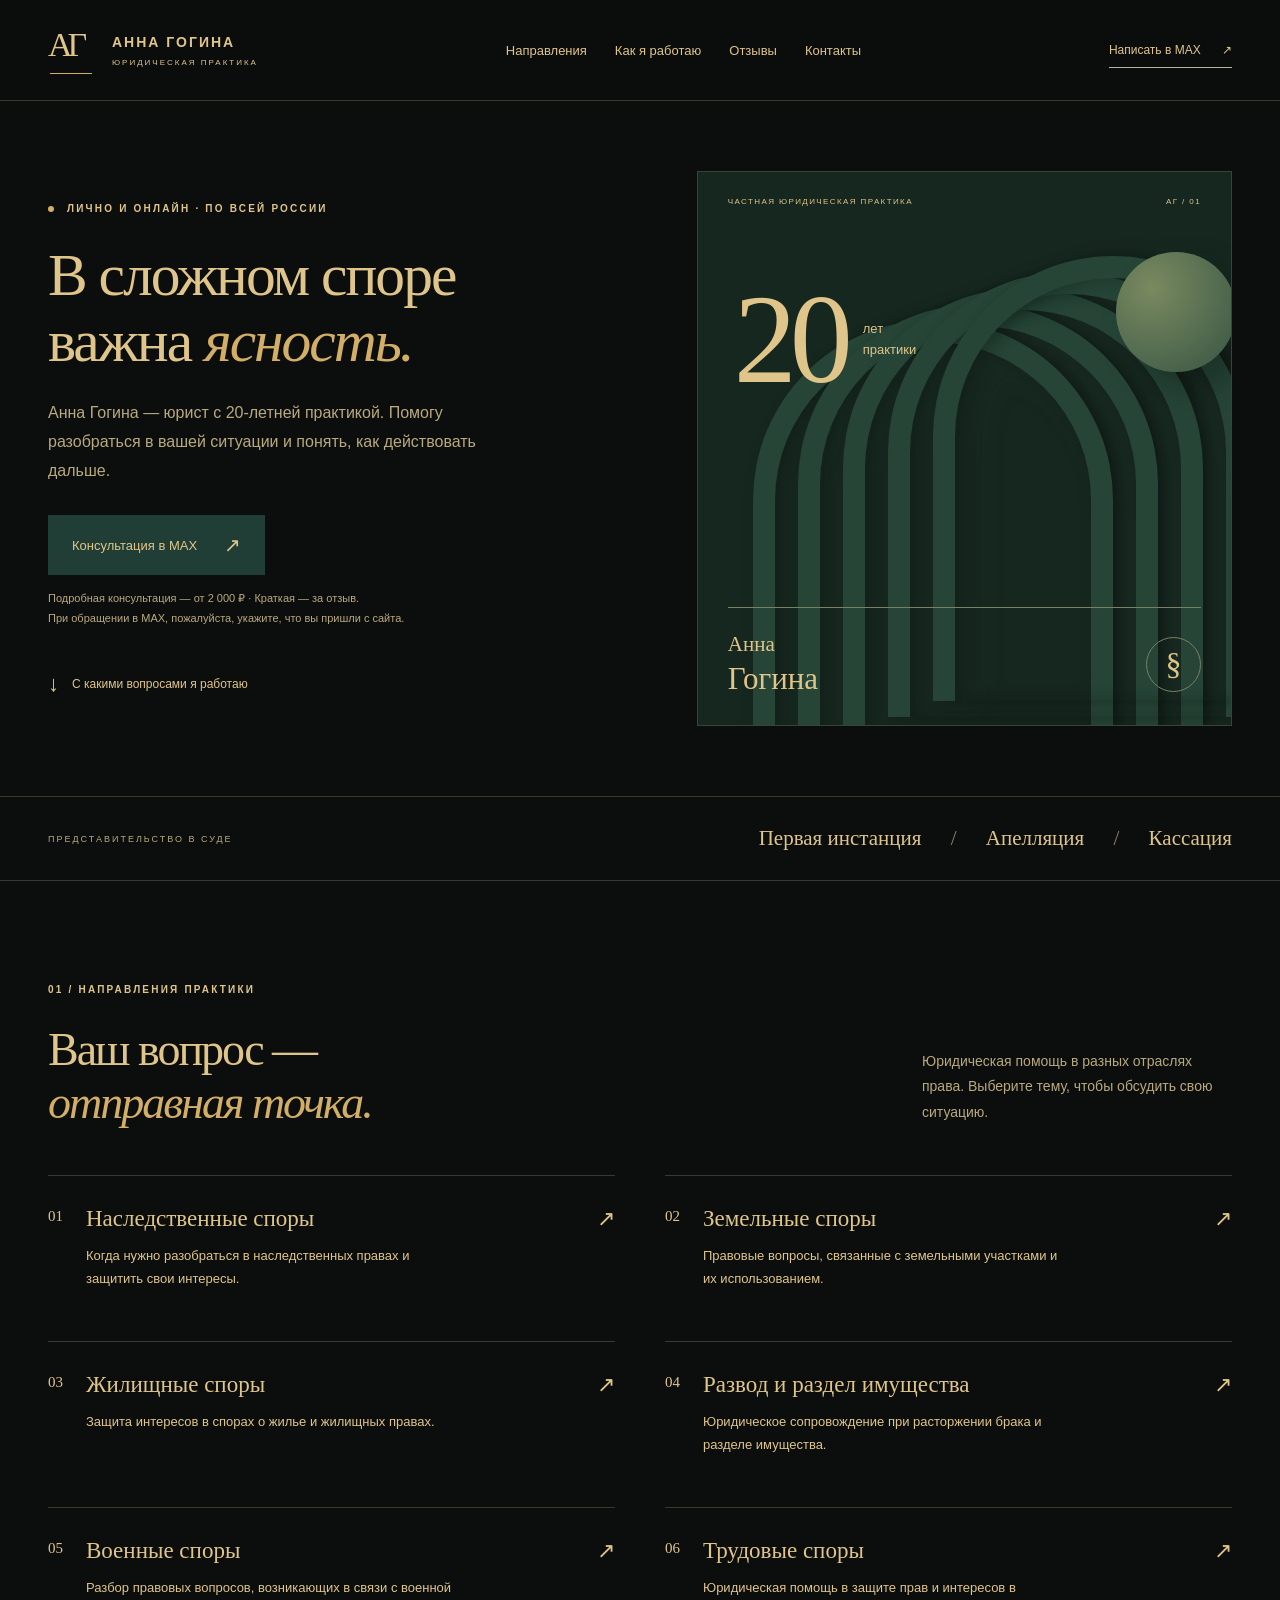
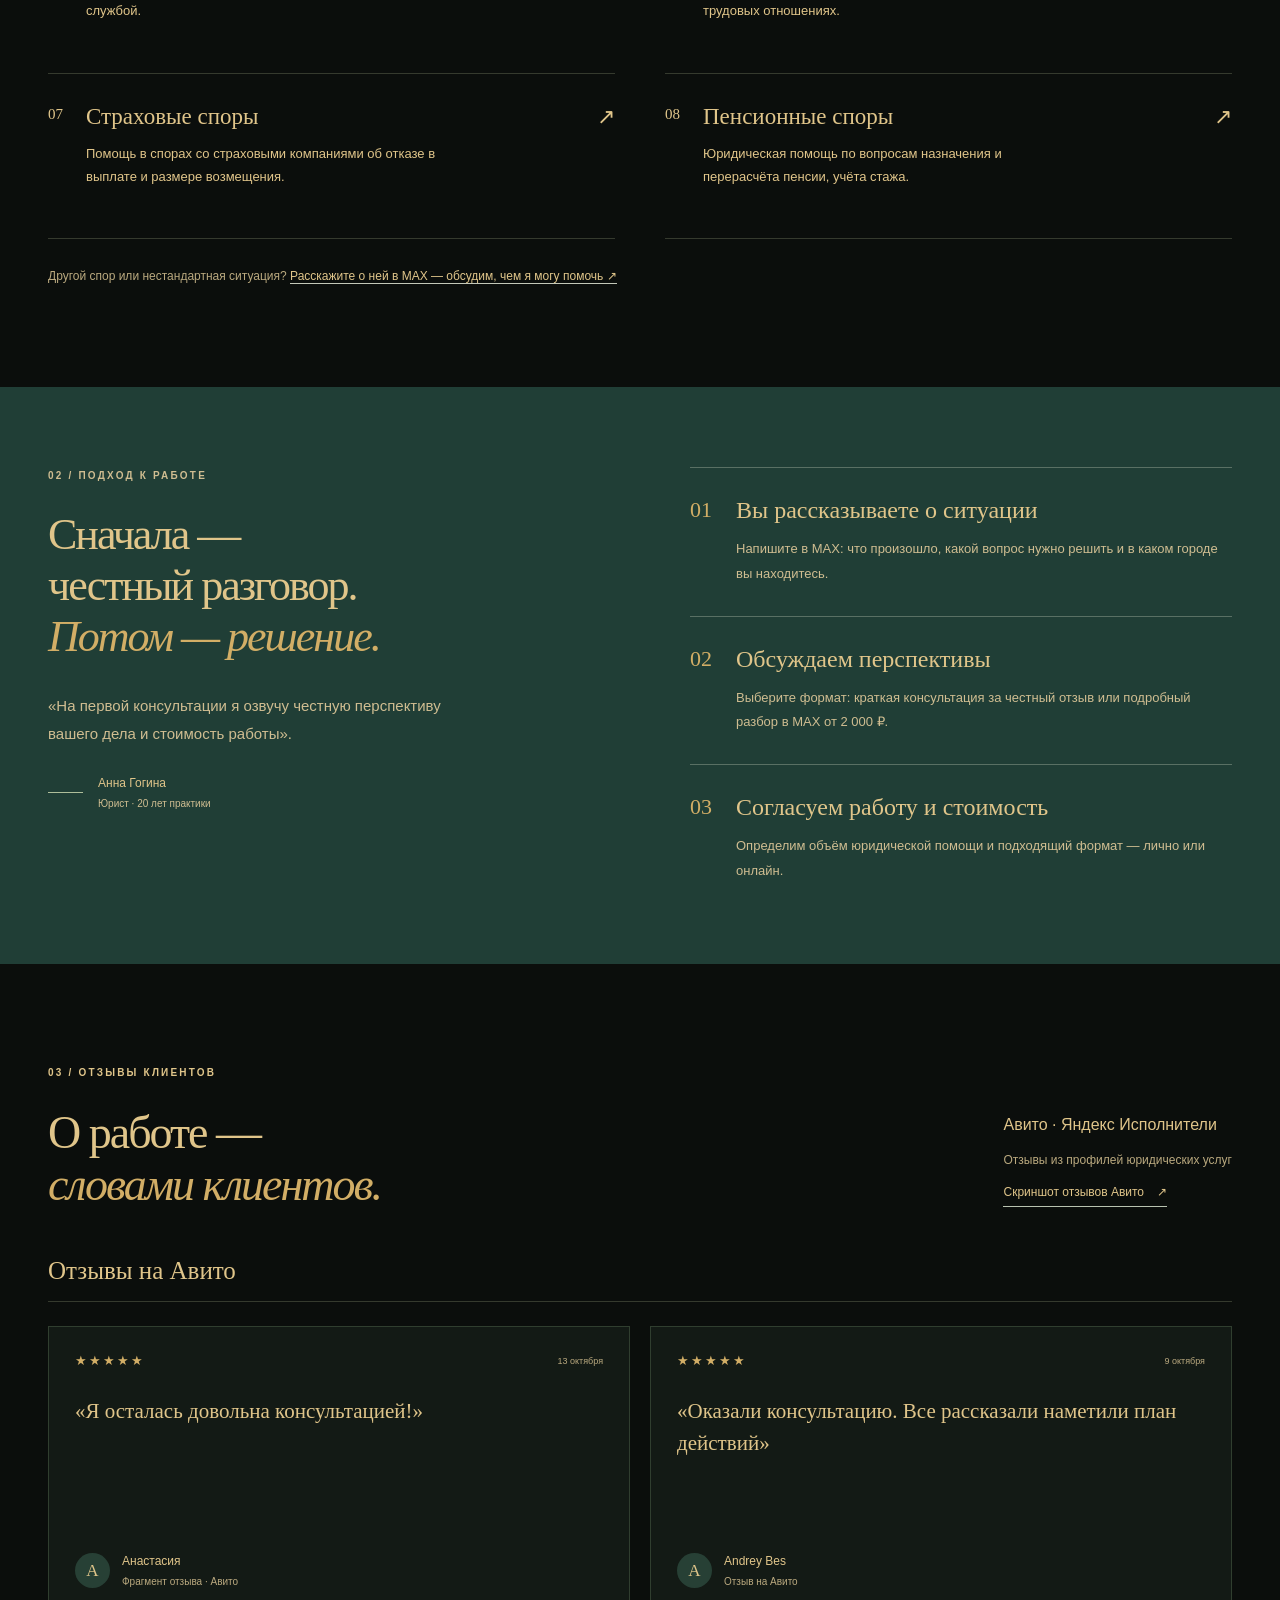
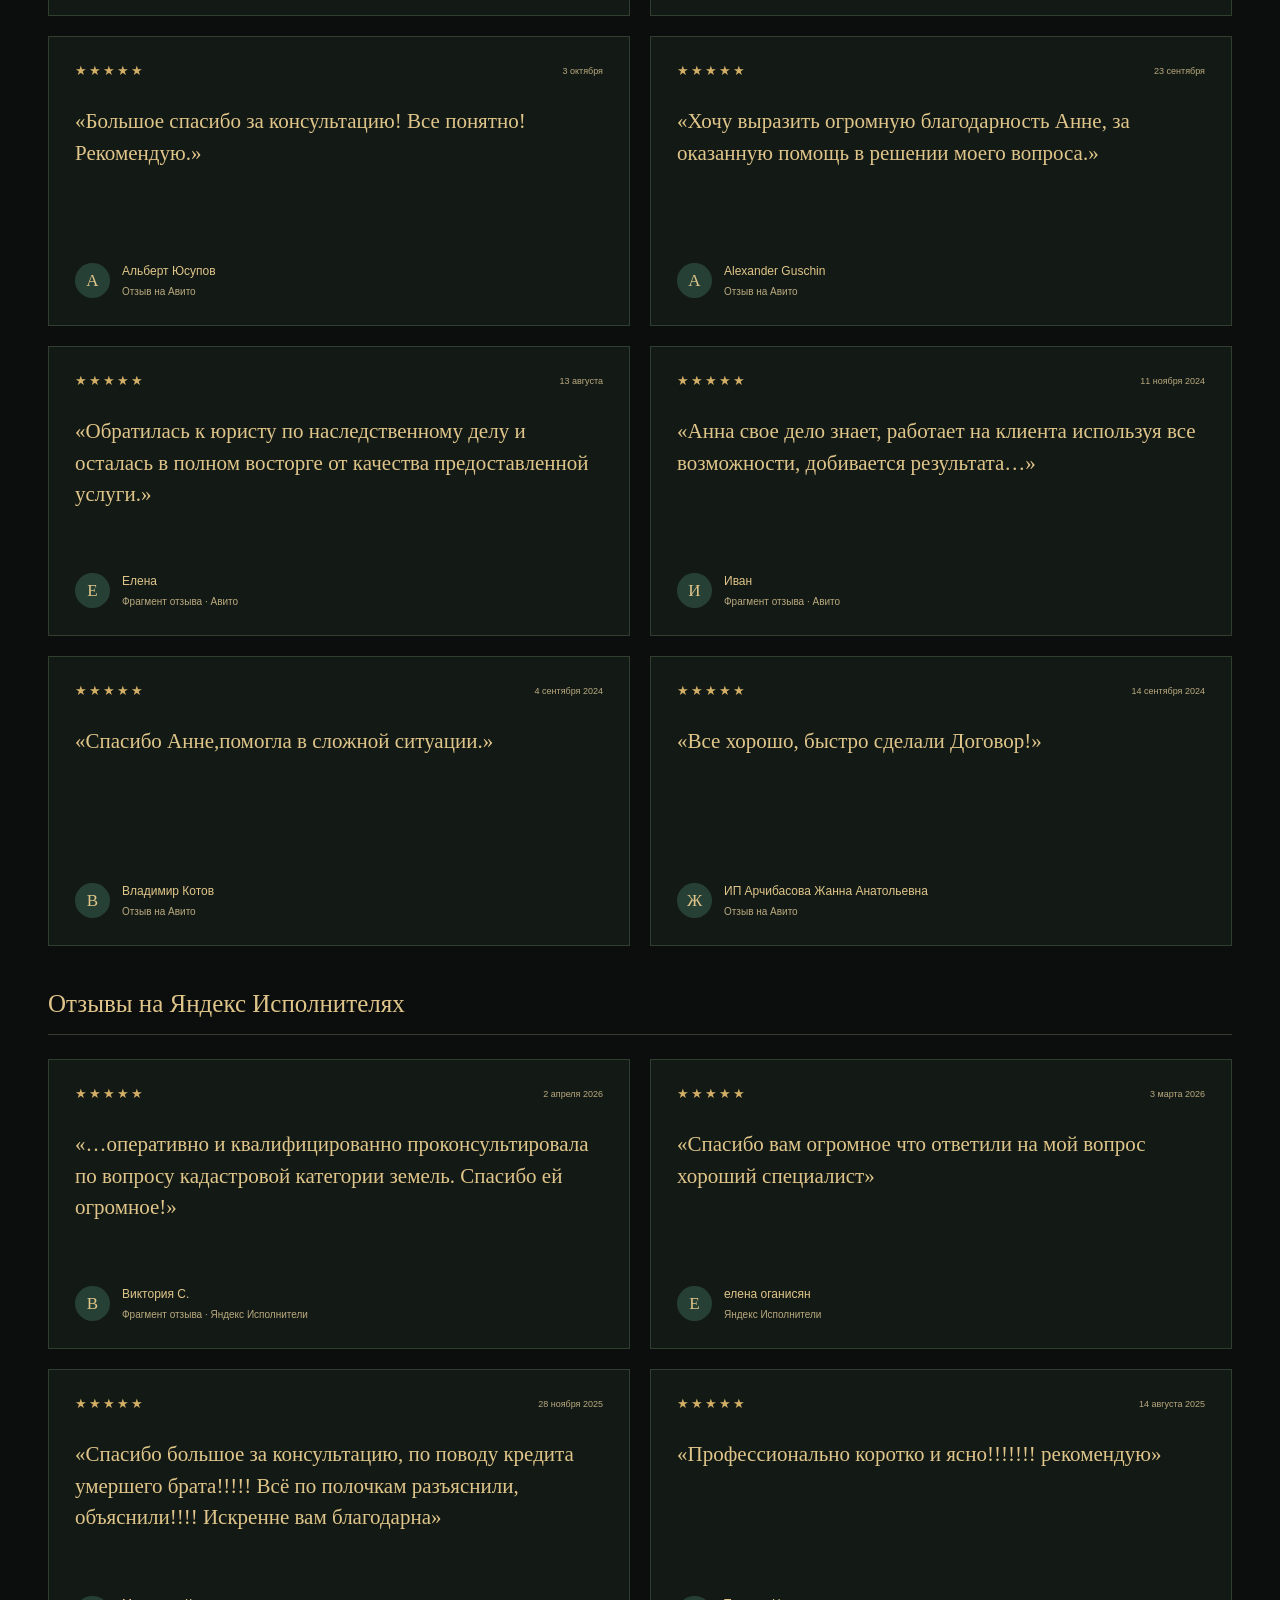
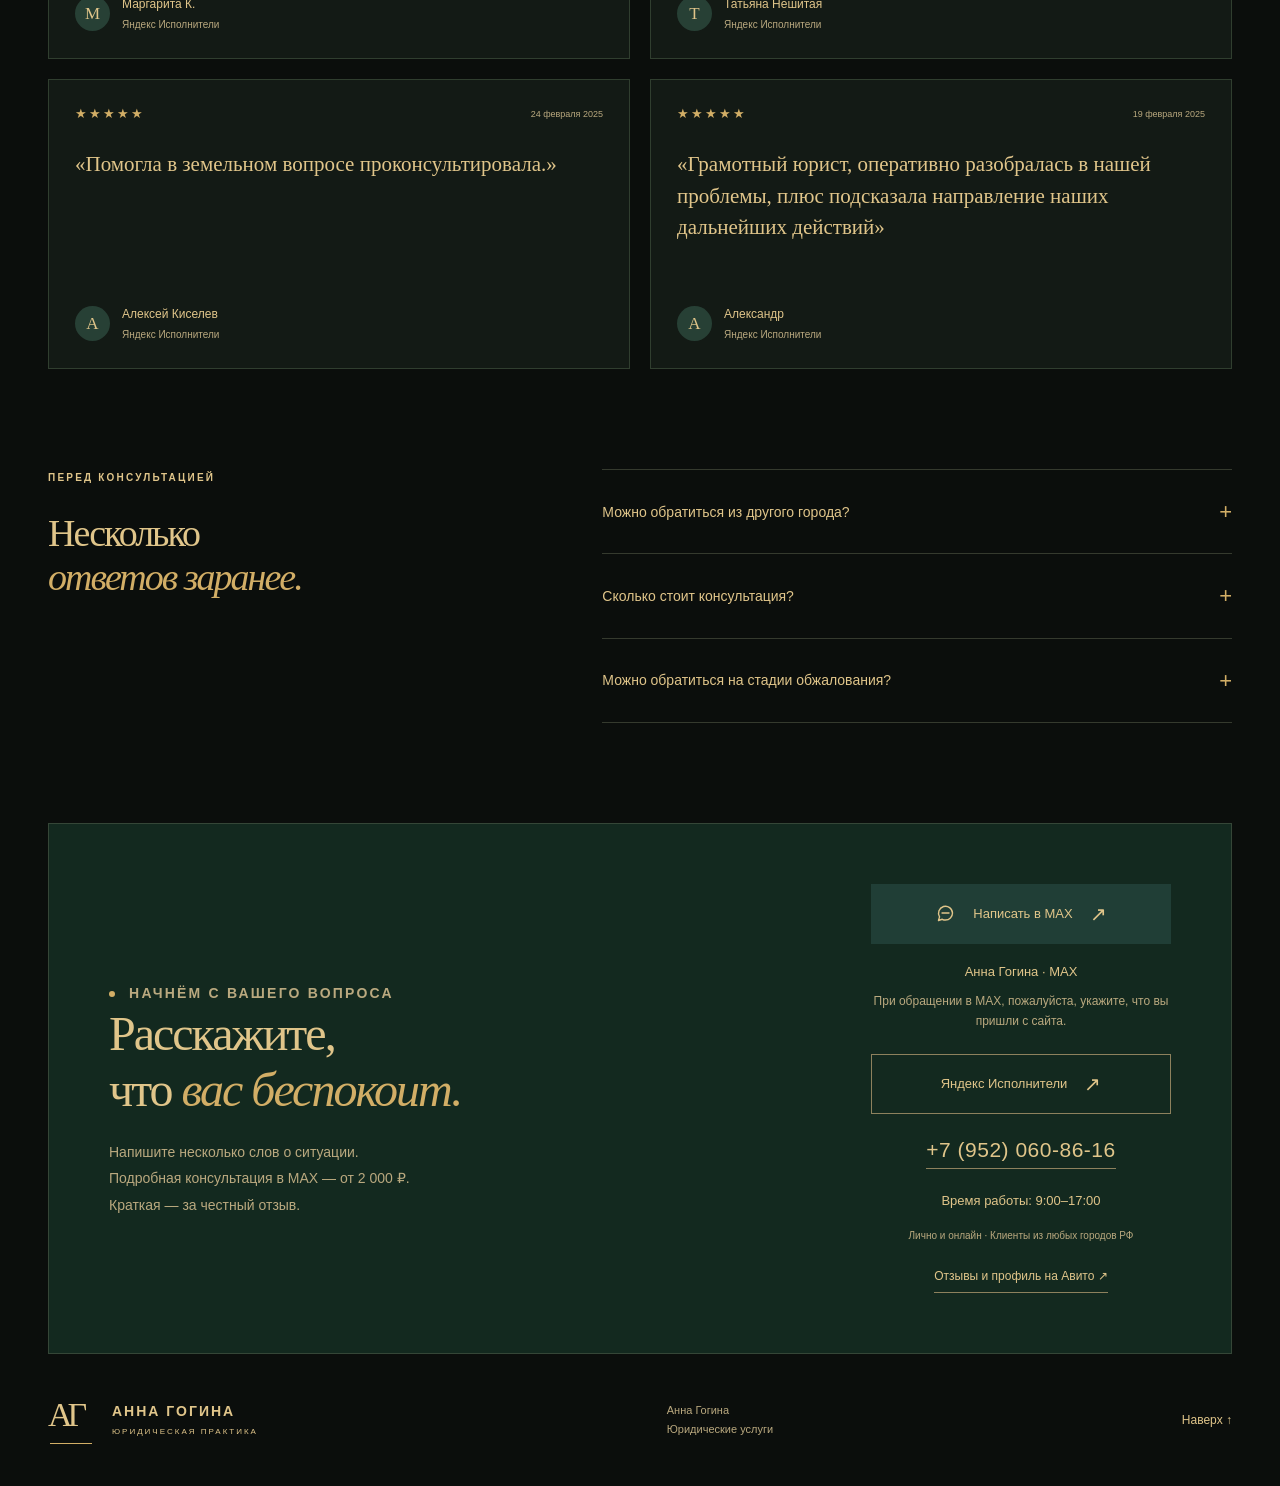
==== commit 50958721: "Update index.html" ====
--- a/index.html
+++ b/index.html
@@ -44,8 +44,8 @@
   </span>
   <span class="service-arrow" aria-hidden="true">&#8599;&#65038;</span>
 </a>
-<a class="service" href="https://max.ru/u/f9LHodD0cOI7Xfsgb19KbJKbp6K6fRbyBsoQZZTtWMDK60sZPwkLlv2hIeY" target="_blank" rel="noopener noreferrer"><span class="service-number">02</span><span class="service-body"><h3>Земельные споры</h3><p>Правовые вопросы, связанные с земельными участками и их использованием.</p></span><span class="service-arrow" aria-hidden="true">&#8599;&#65038;</span></a>
-<a class="service" href="https://max.ru/u/f9LHodD0cOI7Xfsgb19KbJKbp6K6fRbyBsoQZZTtWMDK60sZPwkLlv2hIeY" target="_blank" rel="noopener noreferrer"><span class="service-number">03</span><span class="service-body"><h3>Жилищные споры</h3><p>Защита интересов в спорах о жилье жилищных правах.</p></span><span class="service-arrow" aria-hidden="true">&#8599;&#65038;</span></a>
+<a class="service" href="./zemelnye-spory.html"><span class="service-number">02</span><span class="service-body"><h3>Земельные споры</h3><p>Правовые вопросы, связанные с земельными участками и их использованием.</p></span><span class="service-arrow" aria-hidden="true">&#8599;&#65038;</span></a>
+<a class="service" href="./zhilishchnye-spory.html"><span class="service-number">03</span><span class="service-body"><h3>Жилищные споры</h3><p>Защита интересов в спорах о жилье и жилищных правах.</p></span><span class="service-arrow" aria-hidden="true">&#8599;&#65038;</span></a>
 <a class="service" href="https://max.ru/u/f9LHodD0cOI7Xfsgb19KbJKbp6K6fRbyBsoQZZTtWMDK60sZPwkLlv2hIeY" target="_blank" rel="noopener noreferrer"><span class="service-number">04</span><span class="service-body"><h3>Развод и раздел имущества</h3><p>Юридическое сопровождение при расторжении брака и разделе имущества.</p></span><span class="service-arrow" aria-hidden="true">&#8599;&#65038;</span></a>
 <a class="service" href="https://max.ru/u/f9LHodD0cOI7Xfsgb19KbJKbp6K6fRbyBsoQZZTtWMDK60sZPwkLlv2hIeY" target="_blank" rel="noopener noreferrer"><span class="service-number">05</span><span class="service-body"><h3>Военные споры</h3><p>Разбор правовых вопросов, возникающих в связи с военной службой.</p></span><span class="service-arrow" aria-hidden="true">&#8599;&#65038;</span></a>
 <a class="service" href="https://max.ru/u/f9LHodD0cOI7Xfsgb19KbJKbp6K6fRbyBsoQZZTtWMDK60sZPwkLlv2hIeY" target="_blank" rel="noopener noreferrer"><span class="service-number">06</span><span class="service-body"><h3>Трудовые споры</h3><p>Юридическая помощь в защите прав и интересов в трудовых отношениях.</p></span><span class="service-arrow" aria-hidden="true">&#8599;&#65038;</span></a>
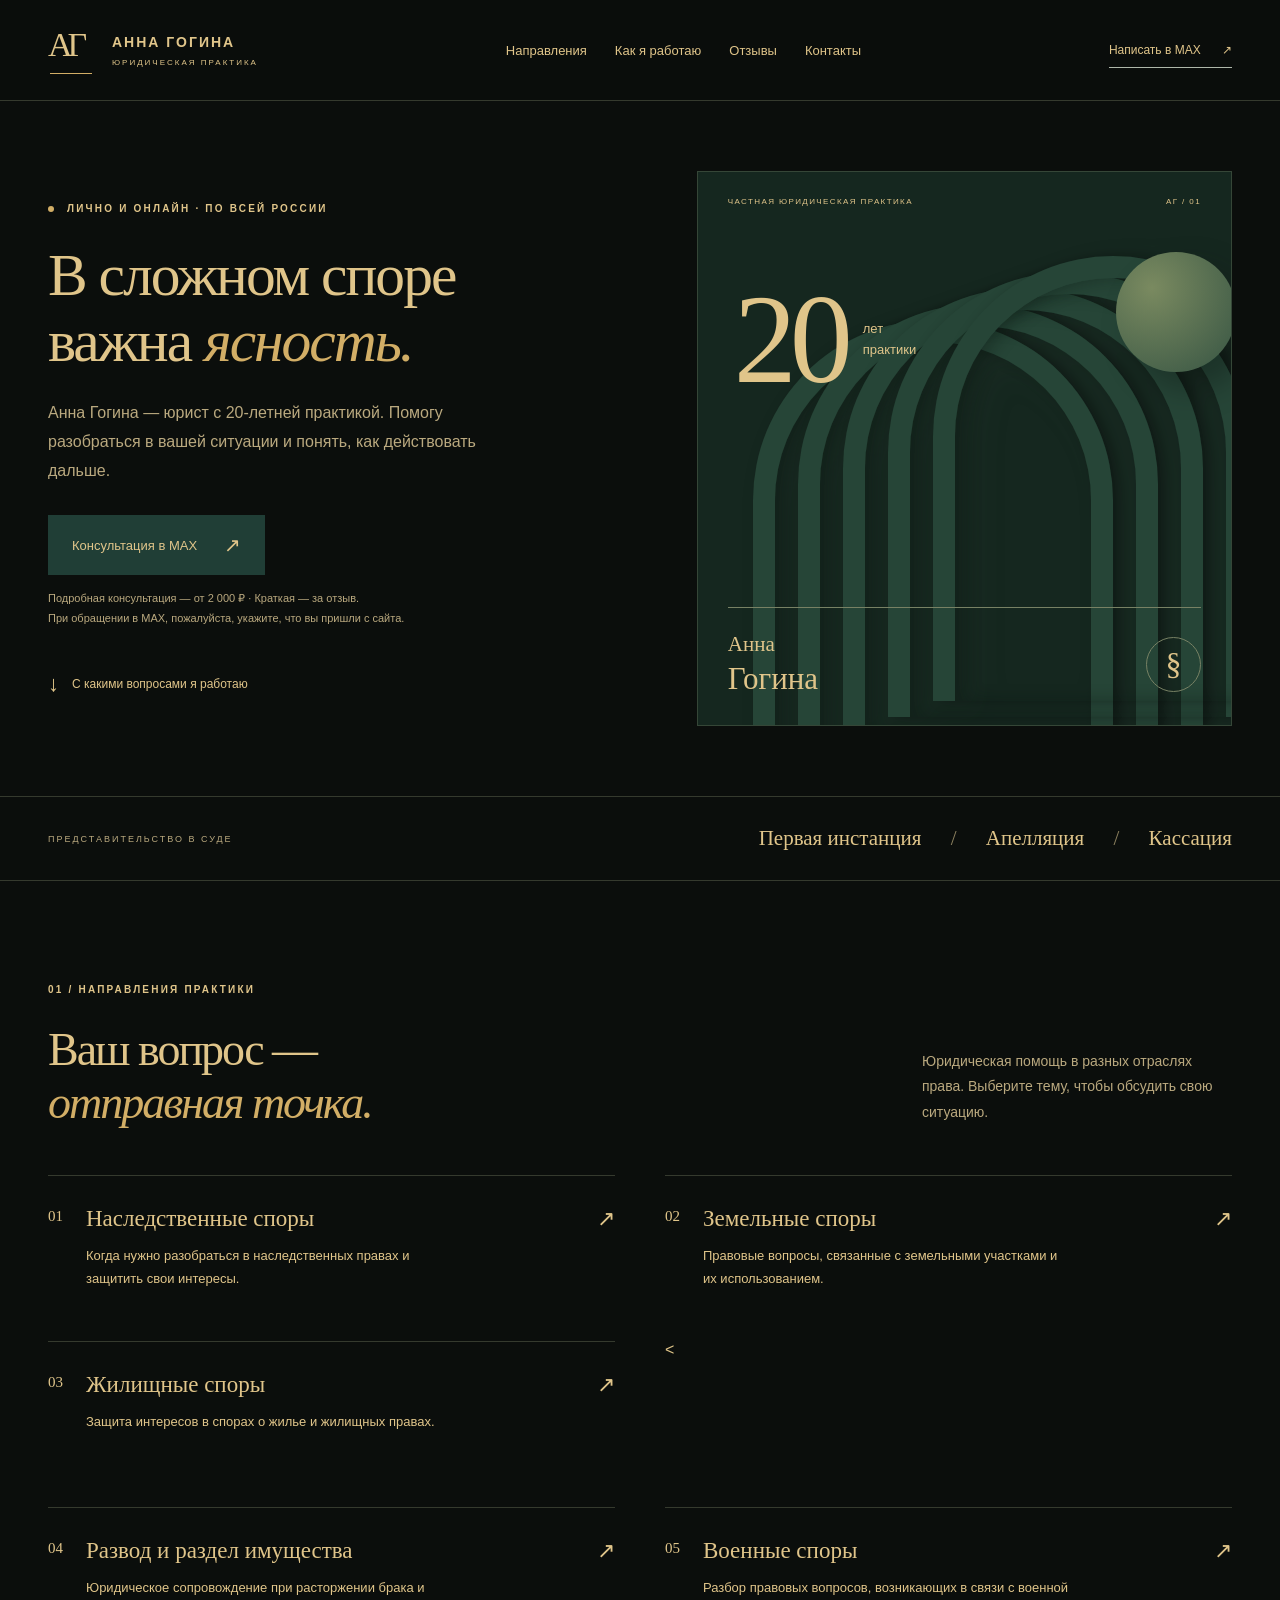
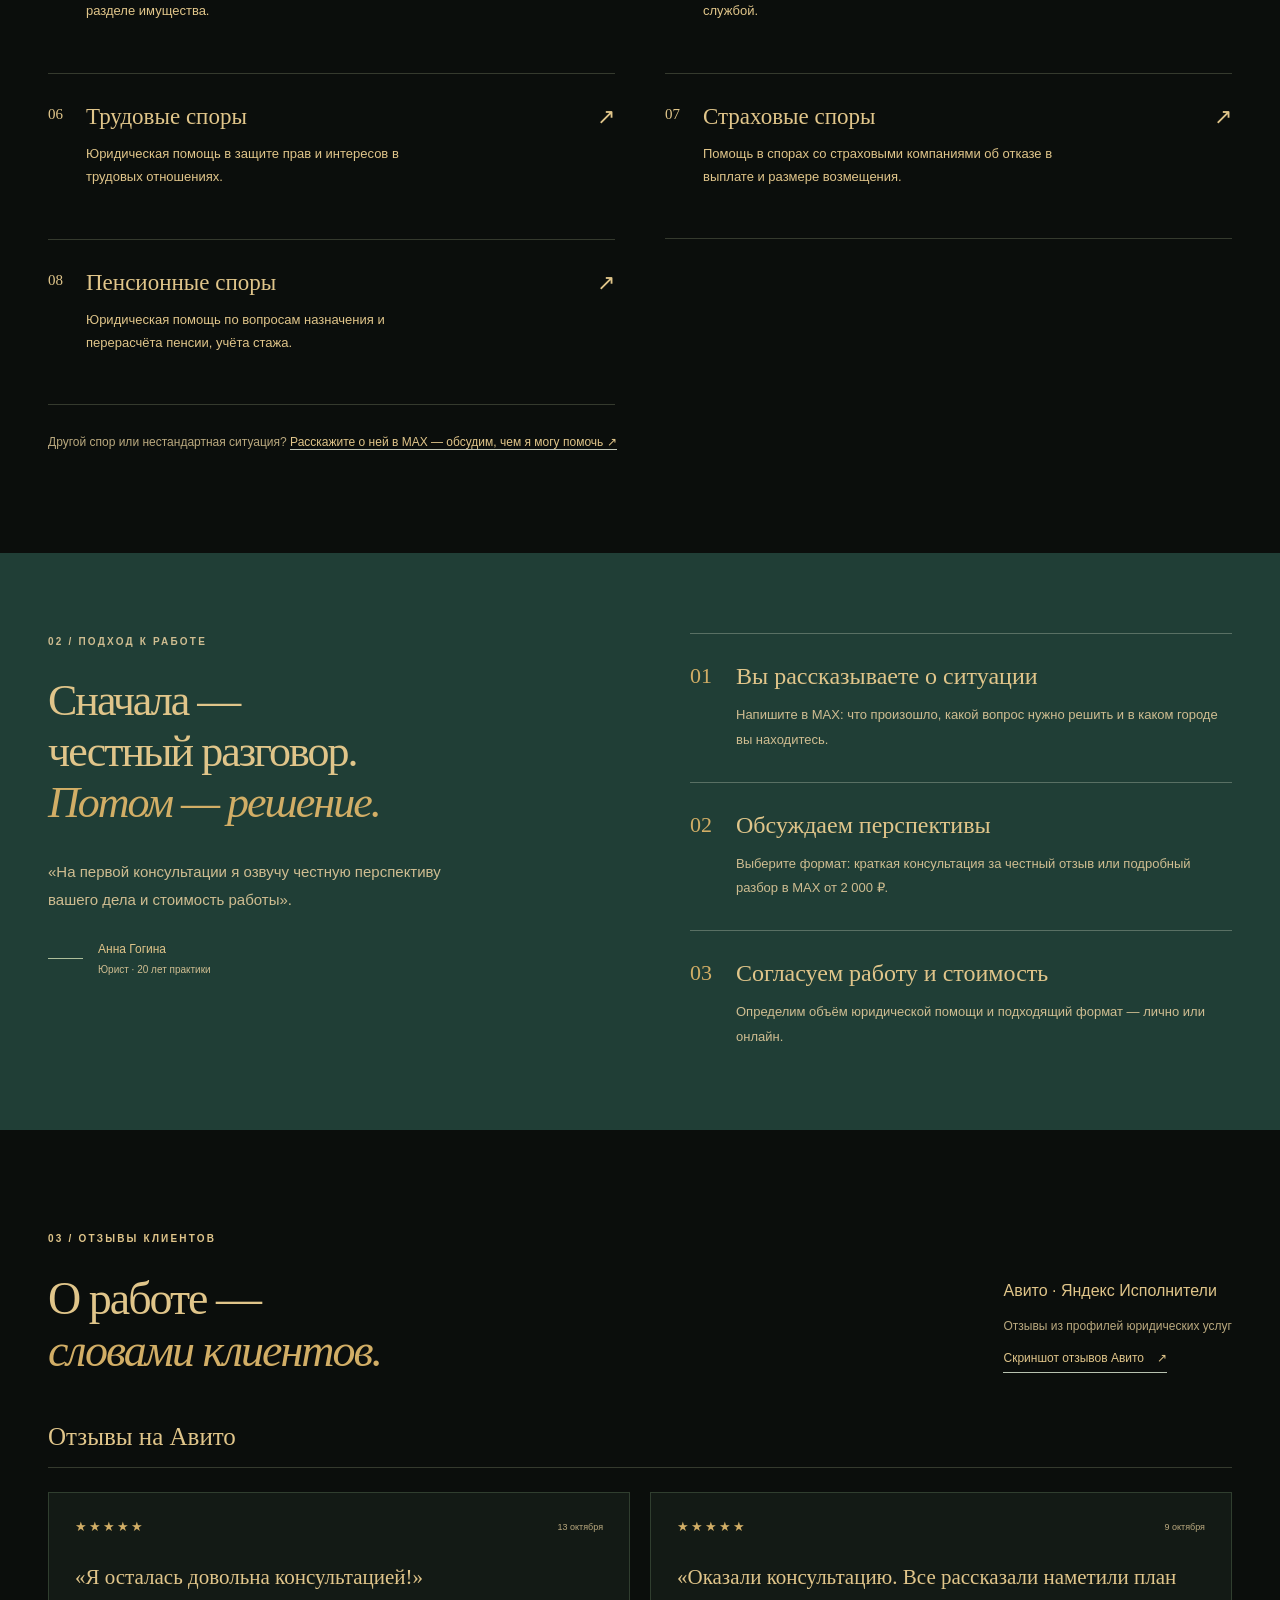
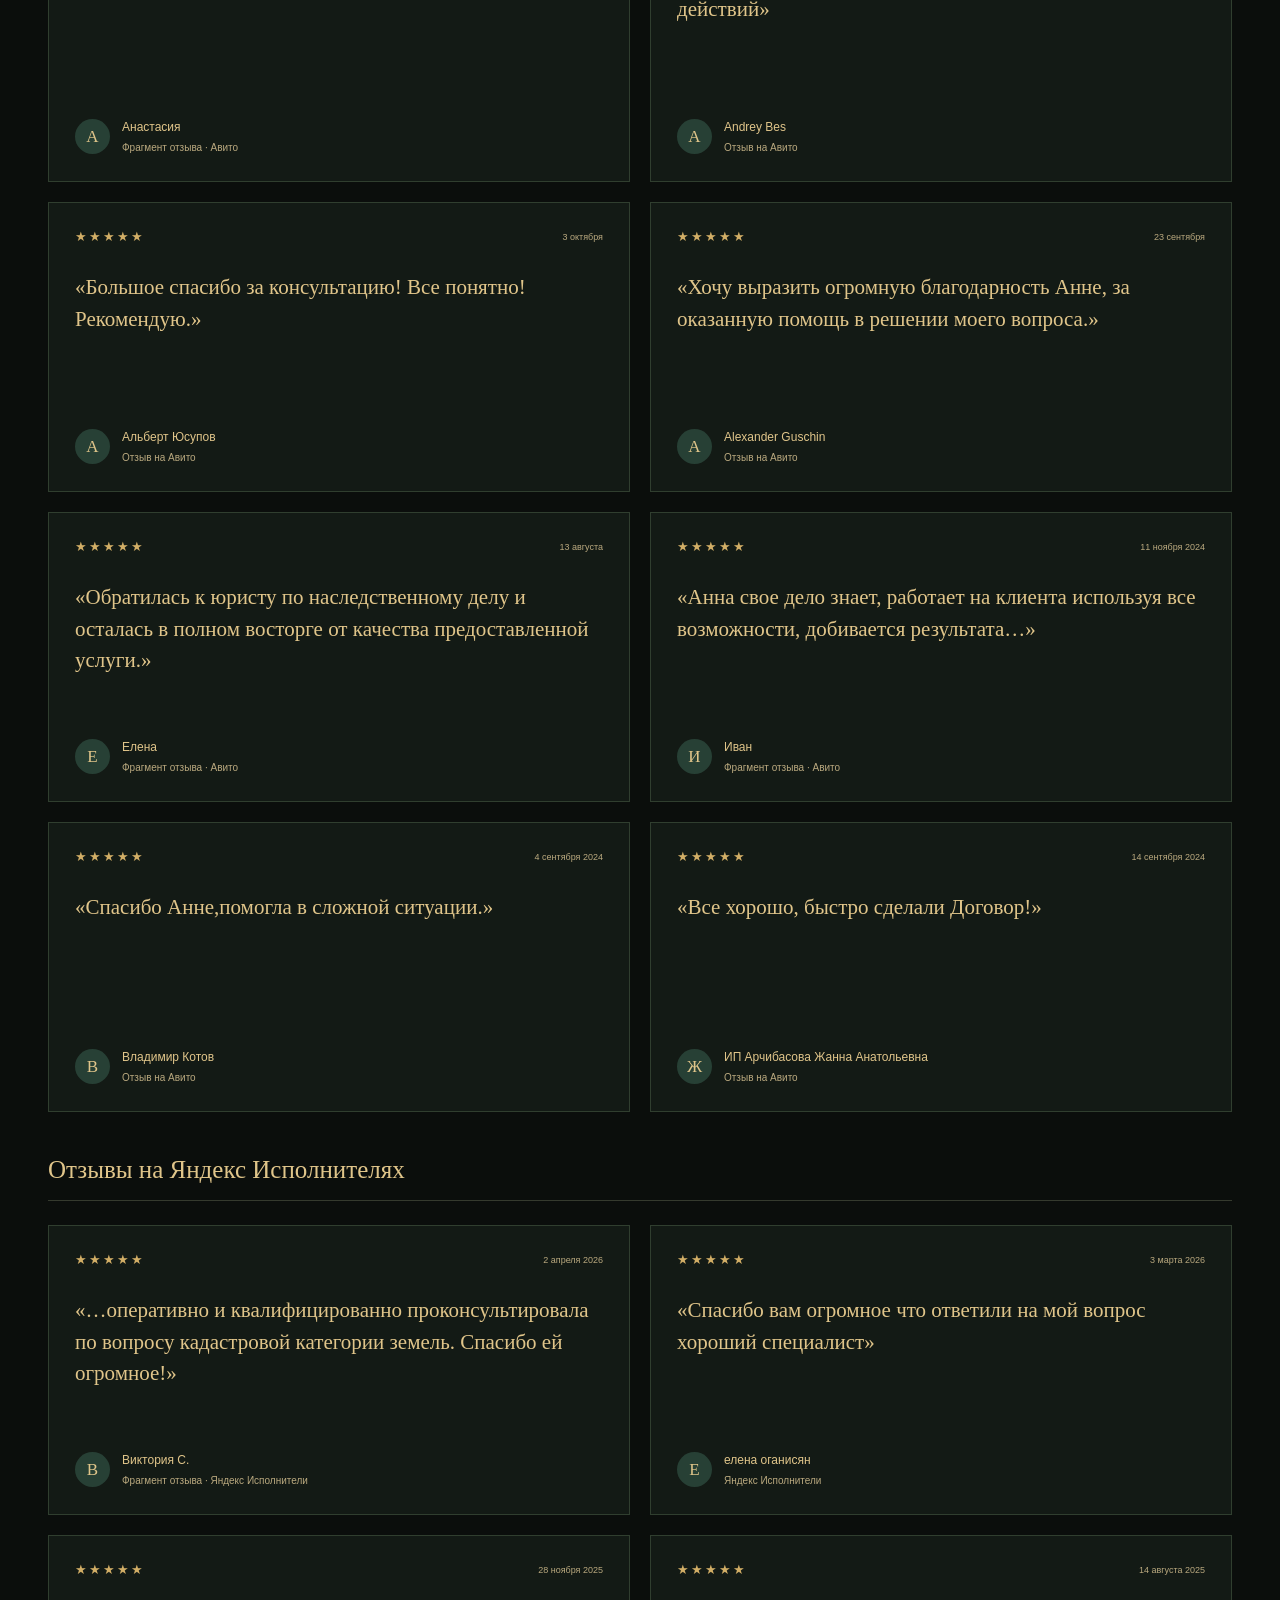
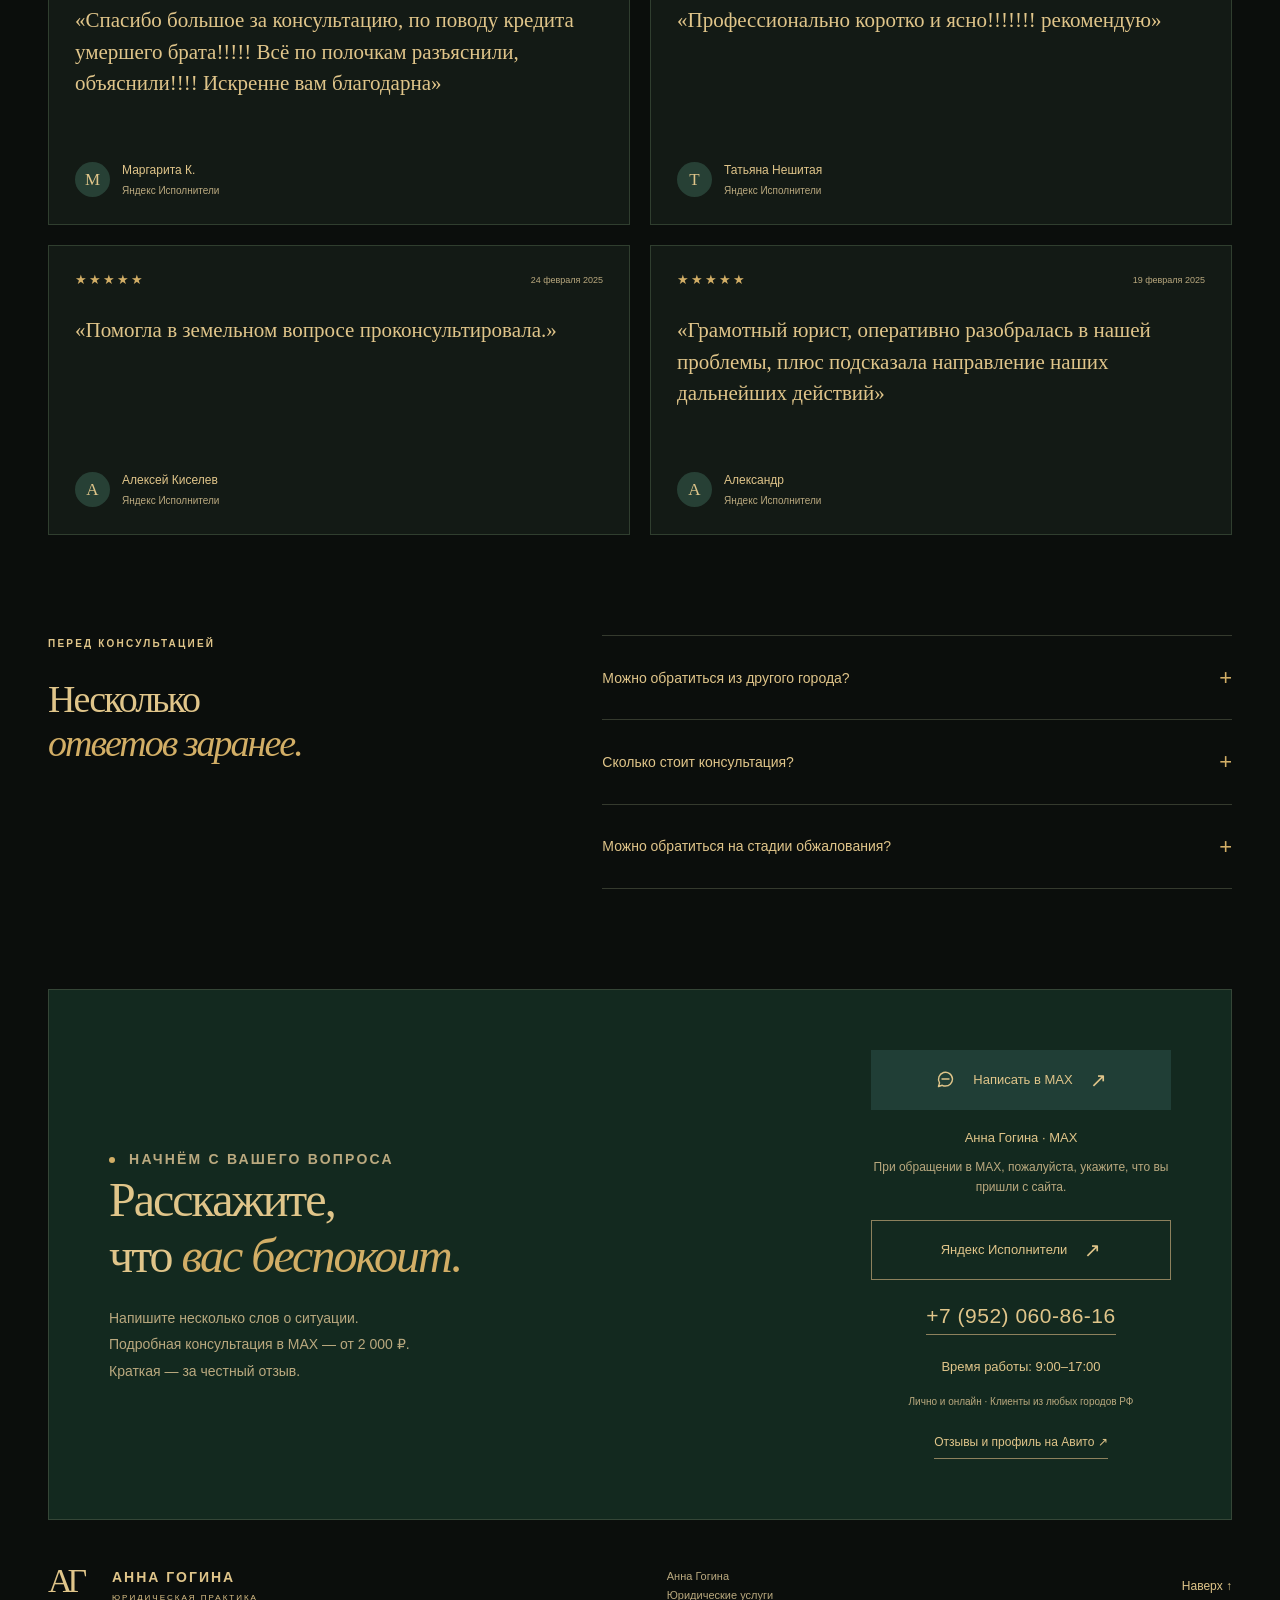
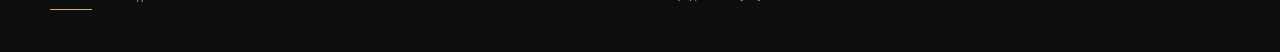
==== commit 7ad646df: "Update index.html" ====
--- a/index.html
+++ b/index.html
@@ -46,7 +46,7 @@
 </a>
 <a class="service" href="./zemelnye-spory.html"><span class="service-number">02</span><span class="service-body"><h3>Земельные споры</h3><p>Правовые вопросы, связанные с земельными участками и их использованием.</p></span><span class="service-arrow" aria-hidden="true">&#8599;&#65038;</span></a>
 <a class="service" href="./zhilishchnye-spory.html"><span class="service-number">03</span><span class="service-body"><h3>Жилищные споры</h3><p>Защита интересов в спорах о жилье и жилищных правах.</p></span><span class="service-arrow" aria-hidden="true">&#8599;&#65038;</span></a>
-<a class="service" href="https://max.ru/u/f9LHodD0cOI7Xfsgb19KbJKbp6K6fRbyBsoQZZTtWMDK60sZPwkLlv2hIeY" target="_blank" rel="noopener noreferrer"><span class="service-number">04</span><span class="service-body"><h3>Развод и раздел имущества</h3><p>Юридическое сопровождение при расторжении брака и разделе имущества.</p></span><span class="service-arrow" aria-hidden="true">&#8599;&#65038;</span></a>
+<<a class="service" href="./razvod-razdel-imushchestva.html"><span class="service-number">04</span><span class="service-body"><h3>Развод и раздел имущества</h3><p>Юридическое сопровождение при расторжении брака и разделе имущества.</p></span><span class="service-arrow" aria-hidden="true">&#8599;&#65038;</span></a>
 <a class="service" href="https://max.ru/u/f9LHodD0cOI7Xfsgb19KbJKbp6K6fRbyBsoQZZTtWMDK60sZPwkLlv2hIeY" target="_blank" rel="noopener noreferrer"><span class="service-number">05</span><span class="service-body"><h3>Военные споры</h3><p>Разбор правовых вопросов, возникающих в связи с военной службой.</p></span><span class="service-arrow" aria-hidden="true">&#8599;&#65038;</span></a>
 <a class="service" href="https://max.ru/u/f9LHodD0cOI7Xfsgb19KbJKbp6K6fRbyBsoQZZTtWMDK60sZPwkLlv2hIeY" target="_blank" rel="noopener noreferrer"><span class="service-number">06</span><span class="service-body"><h3>Трудовые споры</h3><p>Юридическая помощь в защите прав и интересов в трудовых отношениях.</p></span><span class="service-arrow" aria-hidden="true">&#8599;&#65038;</span></a>
 <a class="service" href="https://max.ru/u/f9LHodD0cOI7Xfsgb19KbJKbp6K6fRbyBsoQZZTtWMDK60sZPwkLlv2hIeY" target="_blank" rel="noopener noreferrer"><span class="service-number">07</span><span class="service-body"><h3>Страховые споры</h3><p>Помощь в спорах со страховыми компаниями об отказе в выплате и размере возмещения.</p></span><span class="service-arrow" aria-hidden="true">&#8599;&#65038;</span></a>
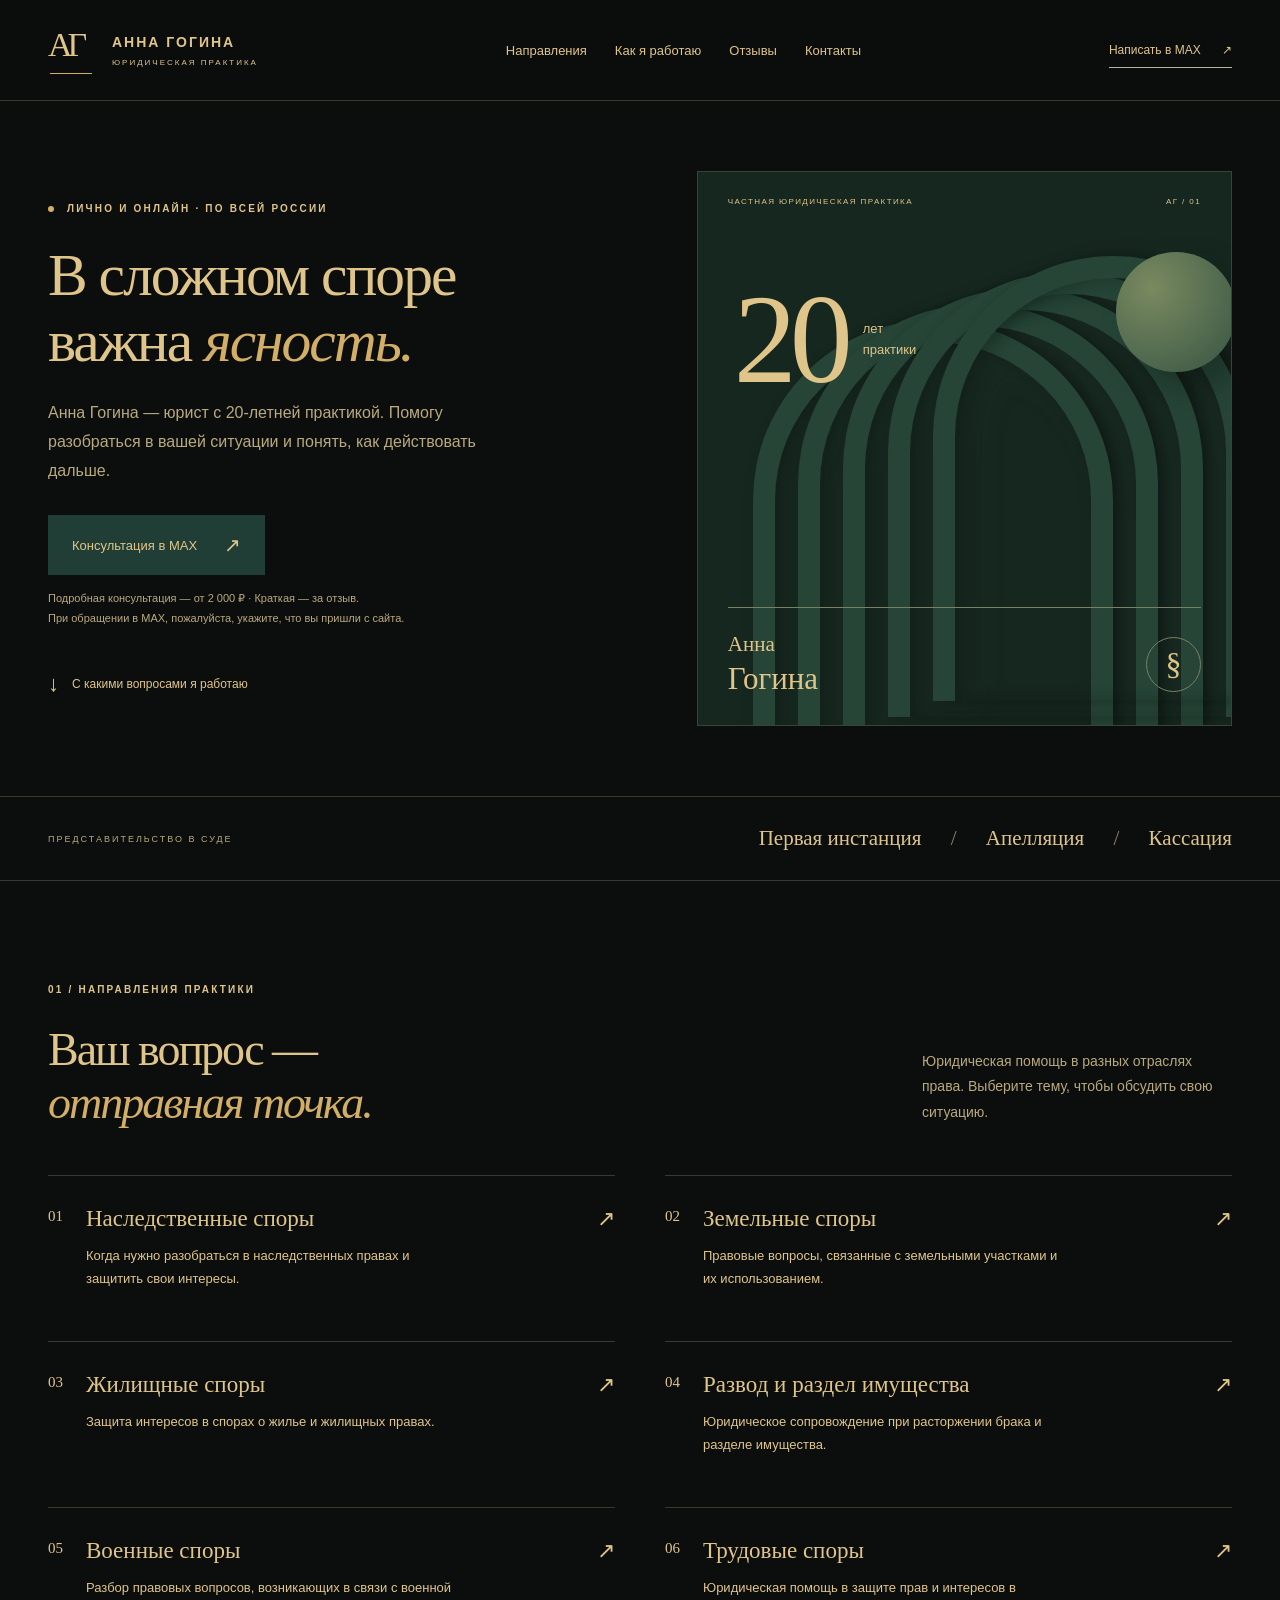
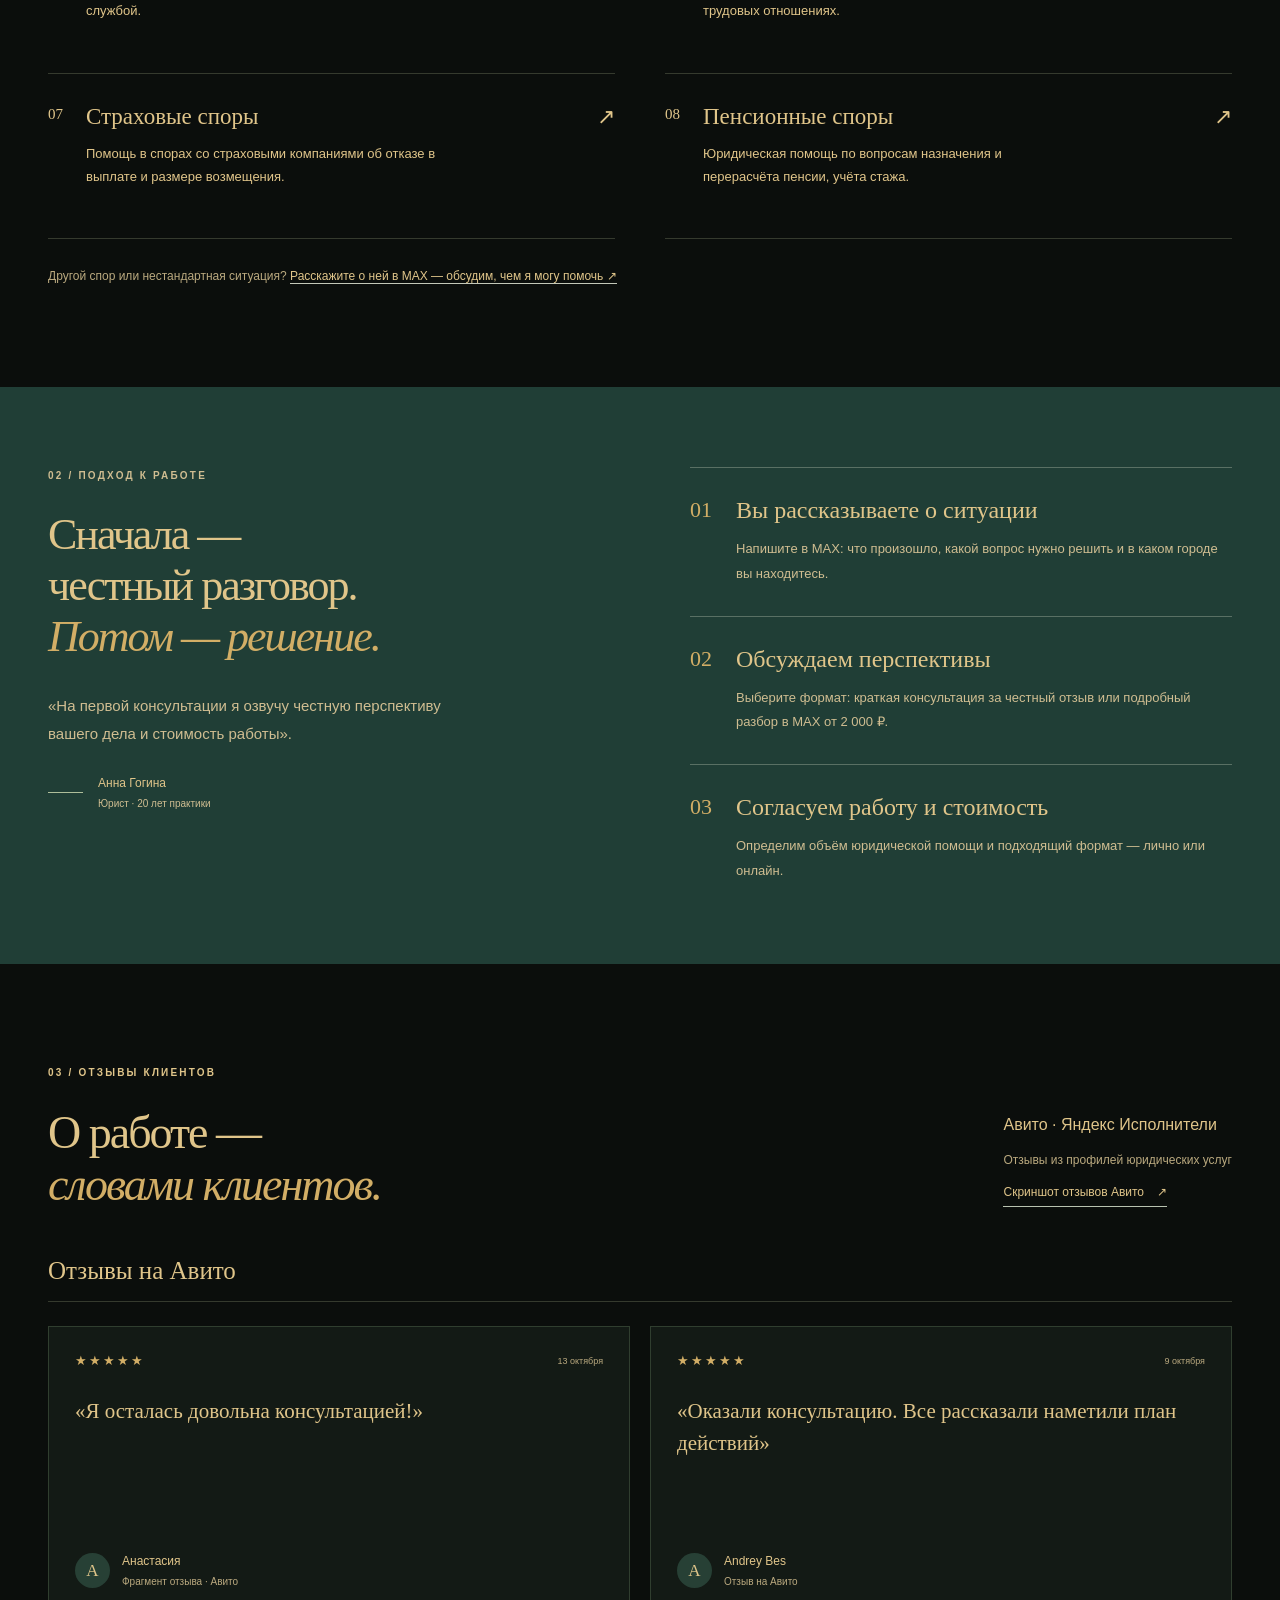
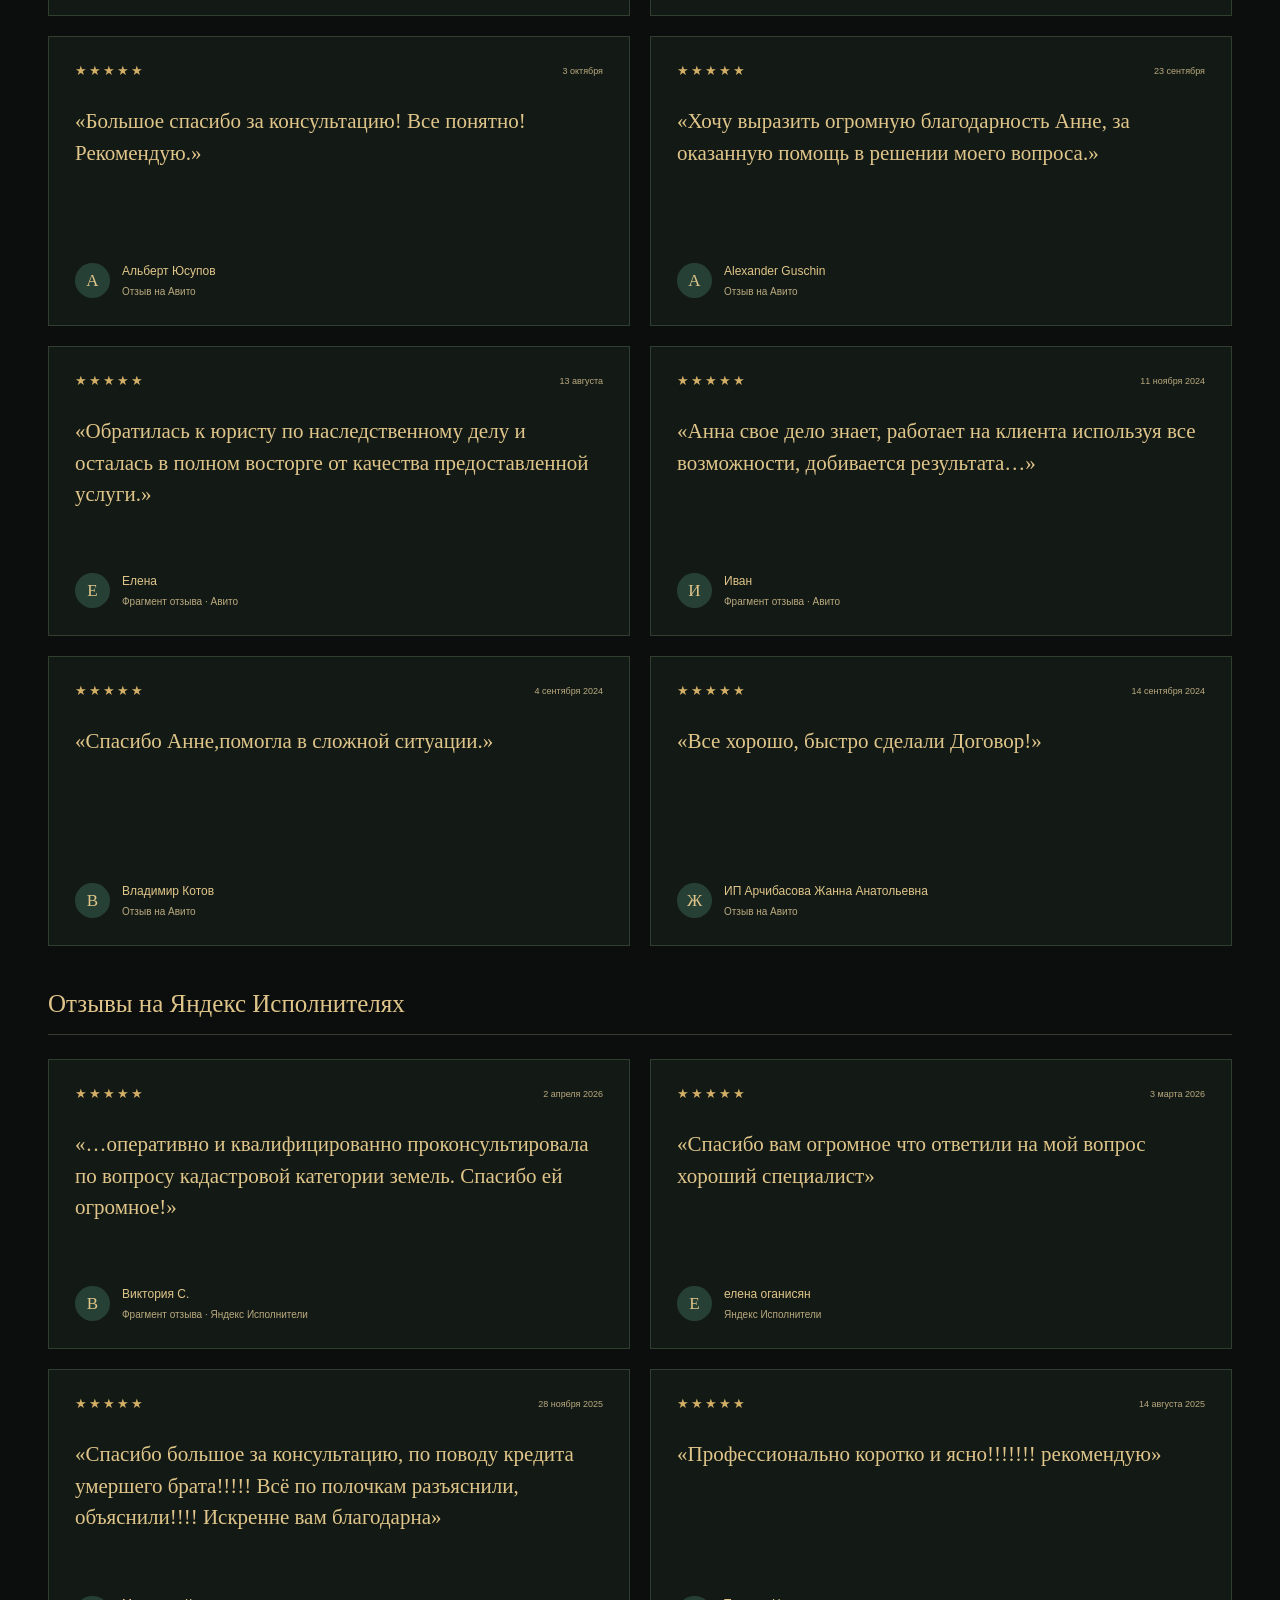
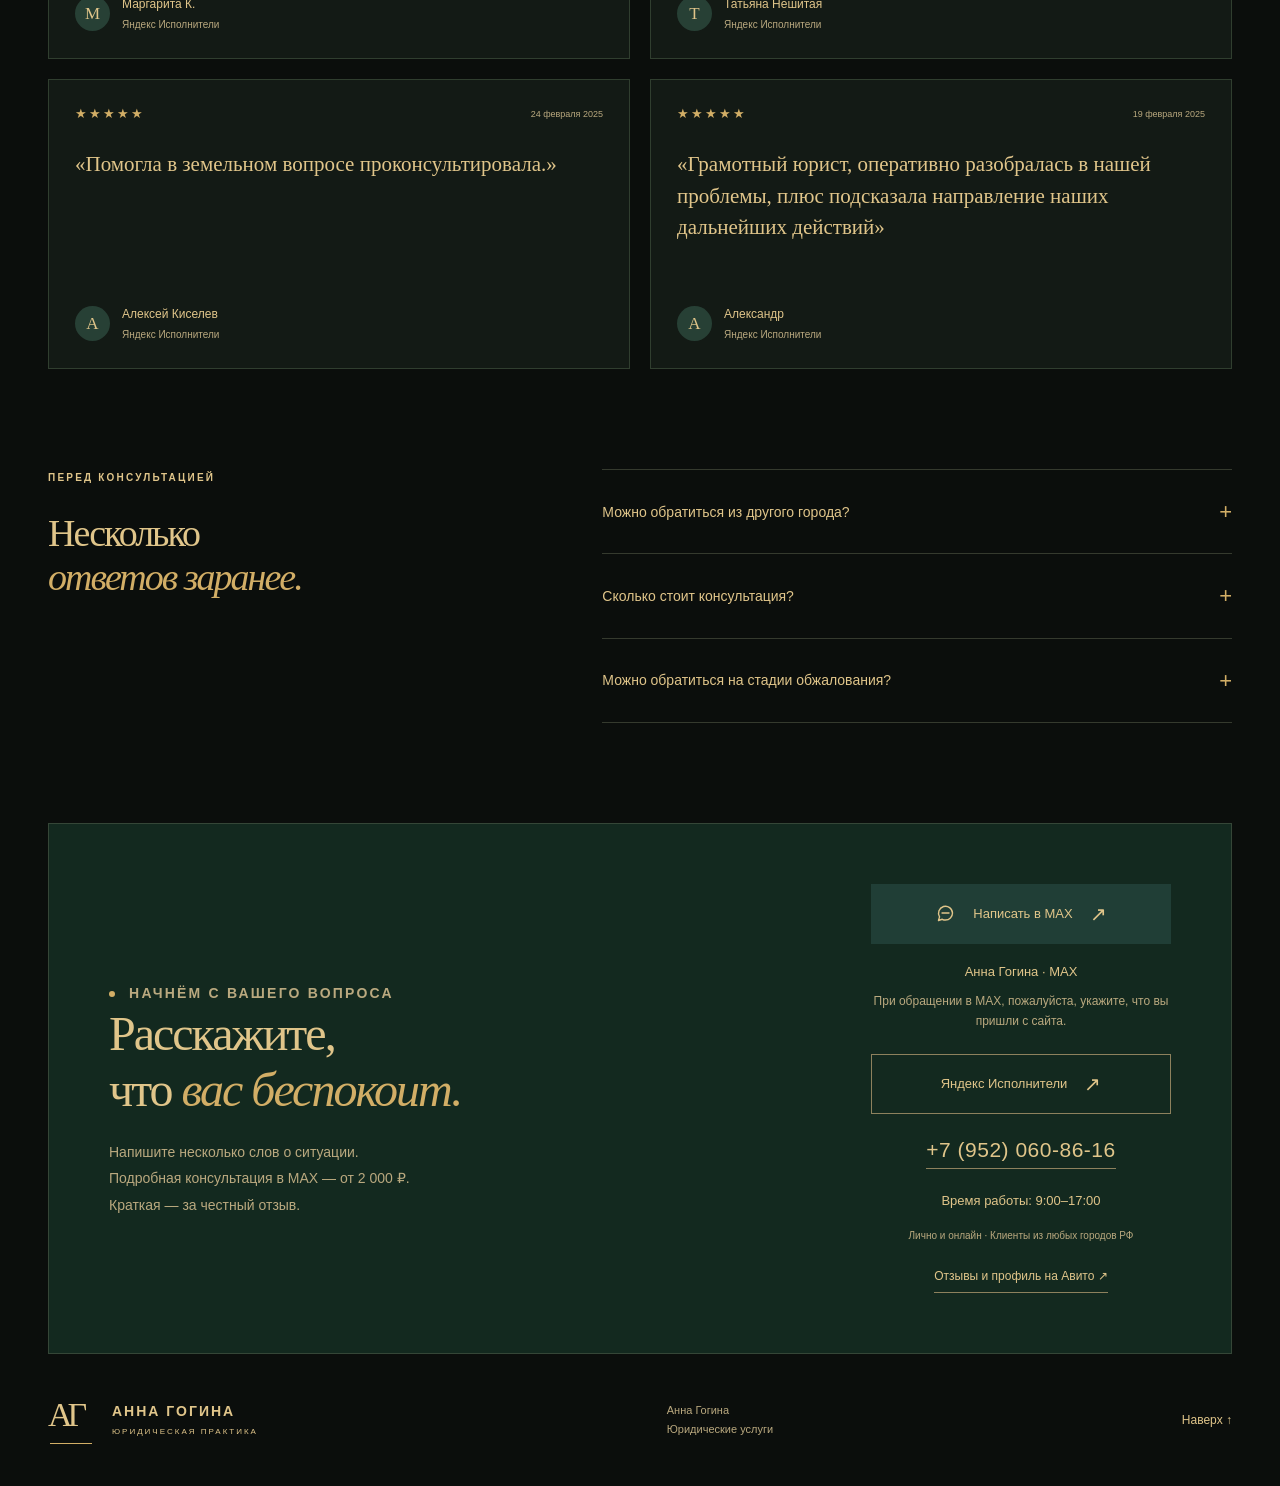
==== commit d74d100c: "Update index.html" ====
--- a/index.html
+++ b/index.html
@@ -46,7 +46,7 @@
 </a>
 <a class="service" href="./zemelnye-spory.html"><span class="service-number">02</span><span class="service-body"><h3>Земельные споры</h3><p>Правовые вопросы, связанные с земельными участками и их использованием.</p></span><span class="service-arrow" aria-hidden="true">&#8599;&#65038;</span></a>
 <a class="service" href="./zhilishchnye-spory.html"><span class="service-number">03</span><span class="service-body"><h3>Жилищные споры</h3><p>Защита интересов в спорах о жилье и жилищных правах.</p></span><span class="service-arrow" aria-hidden="true">&#8599;&#65038;</span></a>
-<<a class="service" href="./razvod-razdel-imushchestva.html"><span class="service-number">04</span><span class="service-body"><h3>Развод и раздел имущества</h3><p>Юридическое сопровождение при расторжении брака и разделе имущества.</p></span><span class="service-arrow" aria-hidden="true">&#8599;&#65038;</span></a>
+<a class="service" href="./razvod-razdel-imushchestva.html"><span class="service-number">04</span><span class="service-body"><h3>Развод и раздел имущества</h3><p>Юридическое сопровождение при расторжении брака и разделе имущества.</p></span><span class="service-arrow" aria-hidden="true">&#8599;&#65038;</span></a>
 <a class="service" href="https://max.ru/u/f9LHodD0cOI7Xfsgb19KbJKbp6K6fRbyBsoQZZTtWMDK60sZPwkLlv2hIeY" target="_blank" rel="noopener noreferrer"><span class="service-number">05</span><span class="service-body"><h3>Военные споры</h3><p>Разбор правовых вопросов, возникающих в связи с военной службой.</p></span><span class="service-arrow" aria-hidden="true">&#8599;&#65038;</span></a>
 <a class="service" href="https://max.ru/u/f9LHodD0cOI7Xfsgb19KbJKbp6K6fRbyBsoQZZTtWMDK60sZPwkLlv2hIeY" target="_blank" rel="noopener noreferrer"><span class="service-number">06</span><span class="service-body"><h3>Трудовые споры</h3><p>Юридическая помощь в защите прав и интересов в трудовых отношениях.</p></span><span class="service-arrow" aria-hidden="true">&#8599;&#65038;</span></a>
 <a class="service" href="https://max.ru/u/f9LHodD0cOI7Xfsgb19KbJKbp6K6fRbyBsoQZZTtWMDK60sZPwkLlv2hIeY" target="_blank" rel="noopener noreferrer"><span class="service-number">07</span><span class="service-body"><h3>Страховые споры</h3><p>Помощь в спорах со страховыми компаниями об отказе в выплате и размере возмещения.</p></span><span class="service-arrow" aria-hidden="true">&#8599;&#65038;</span></a>
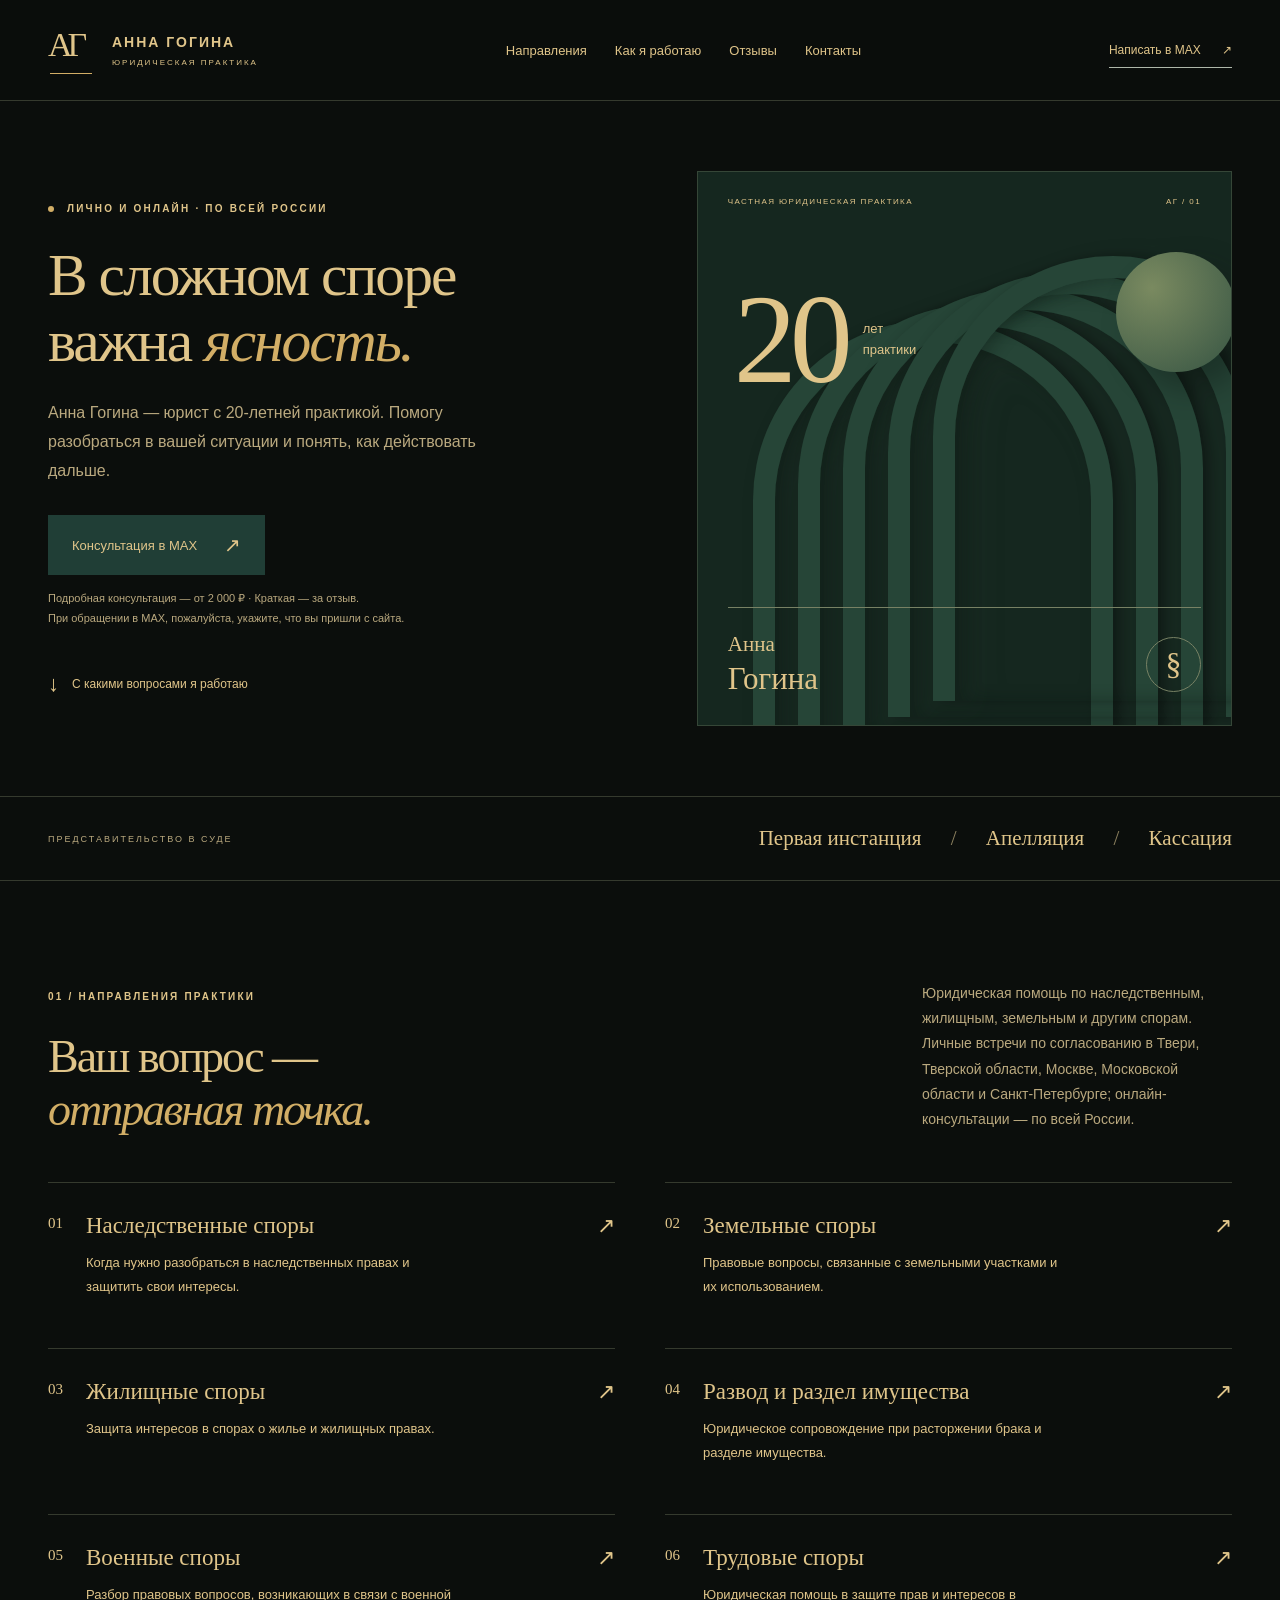
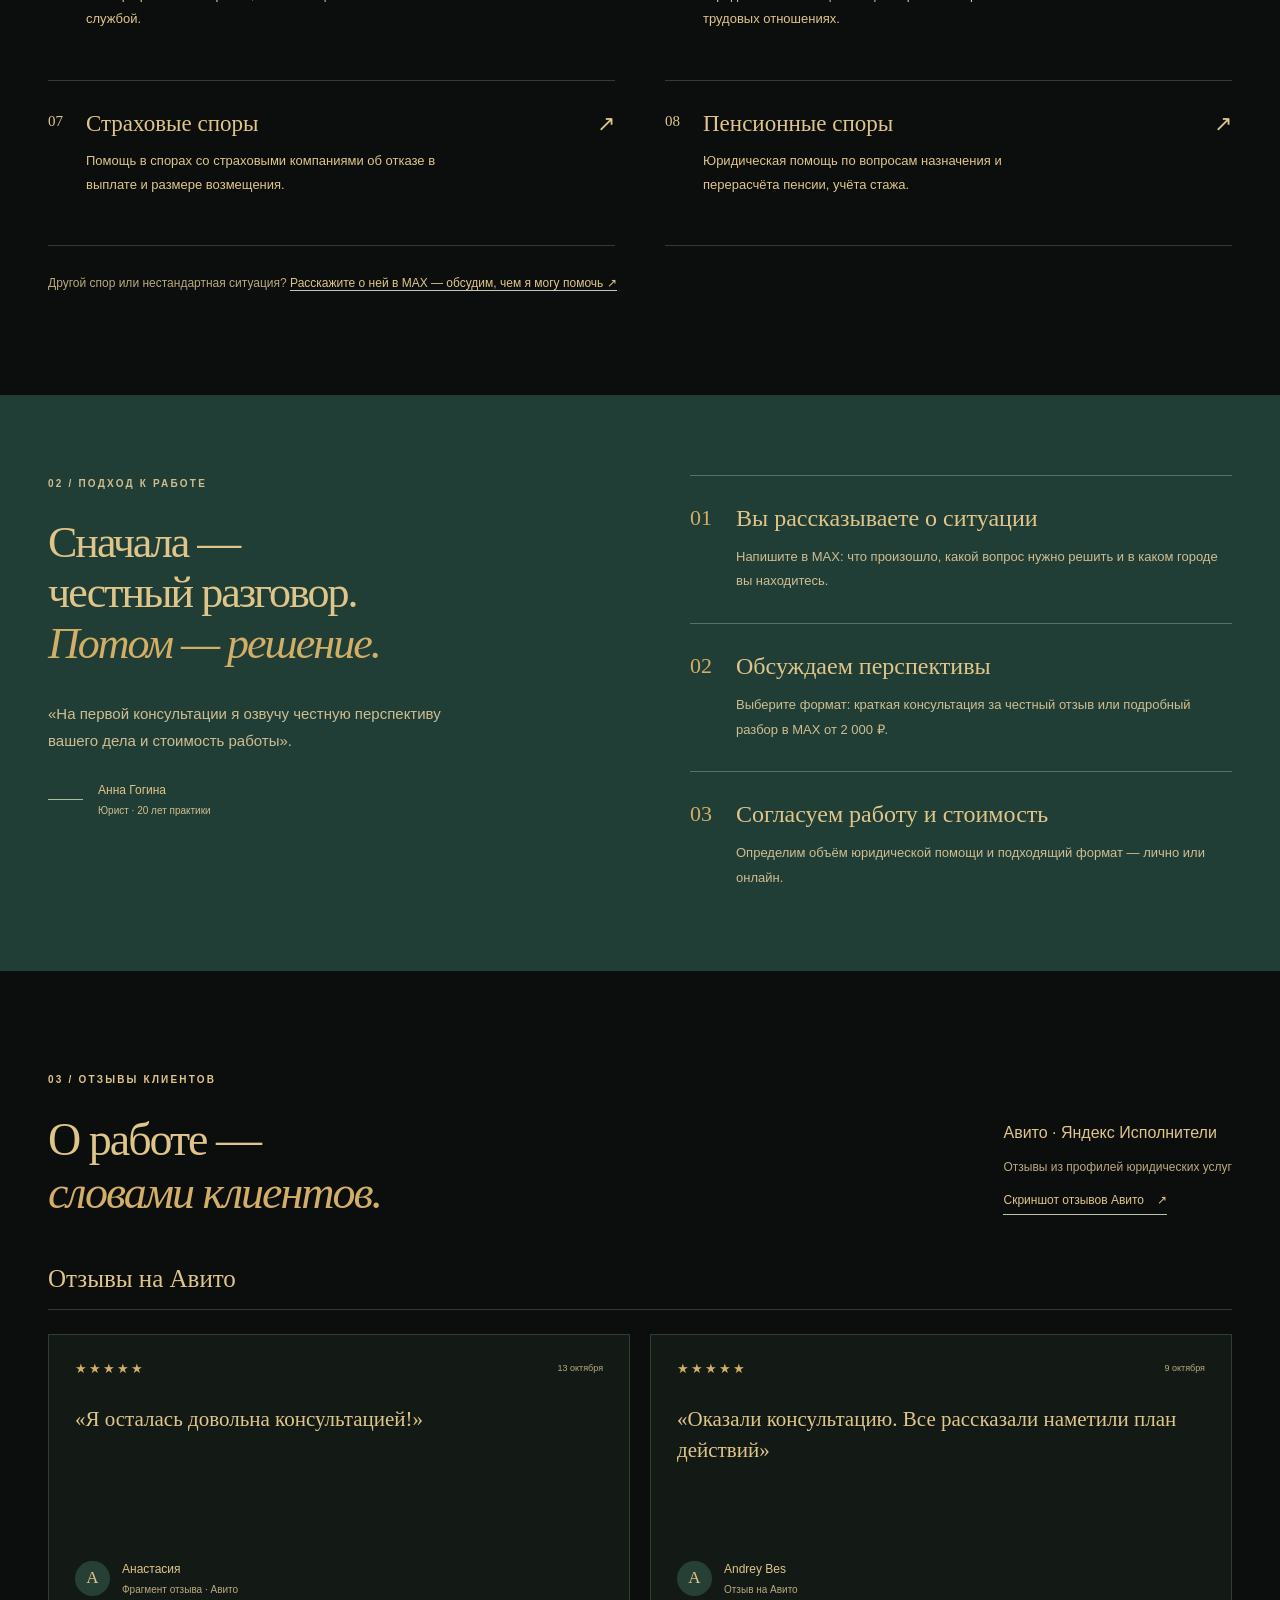
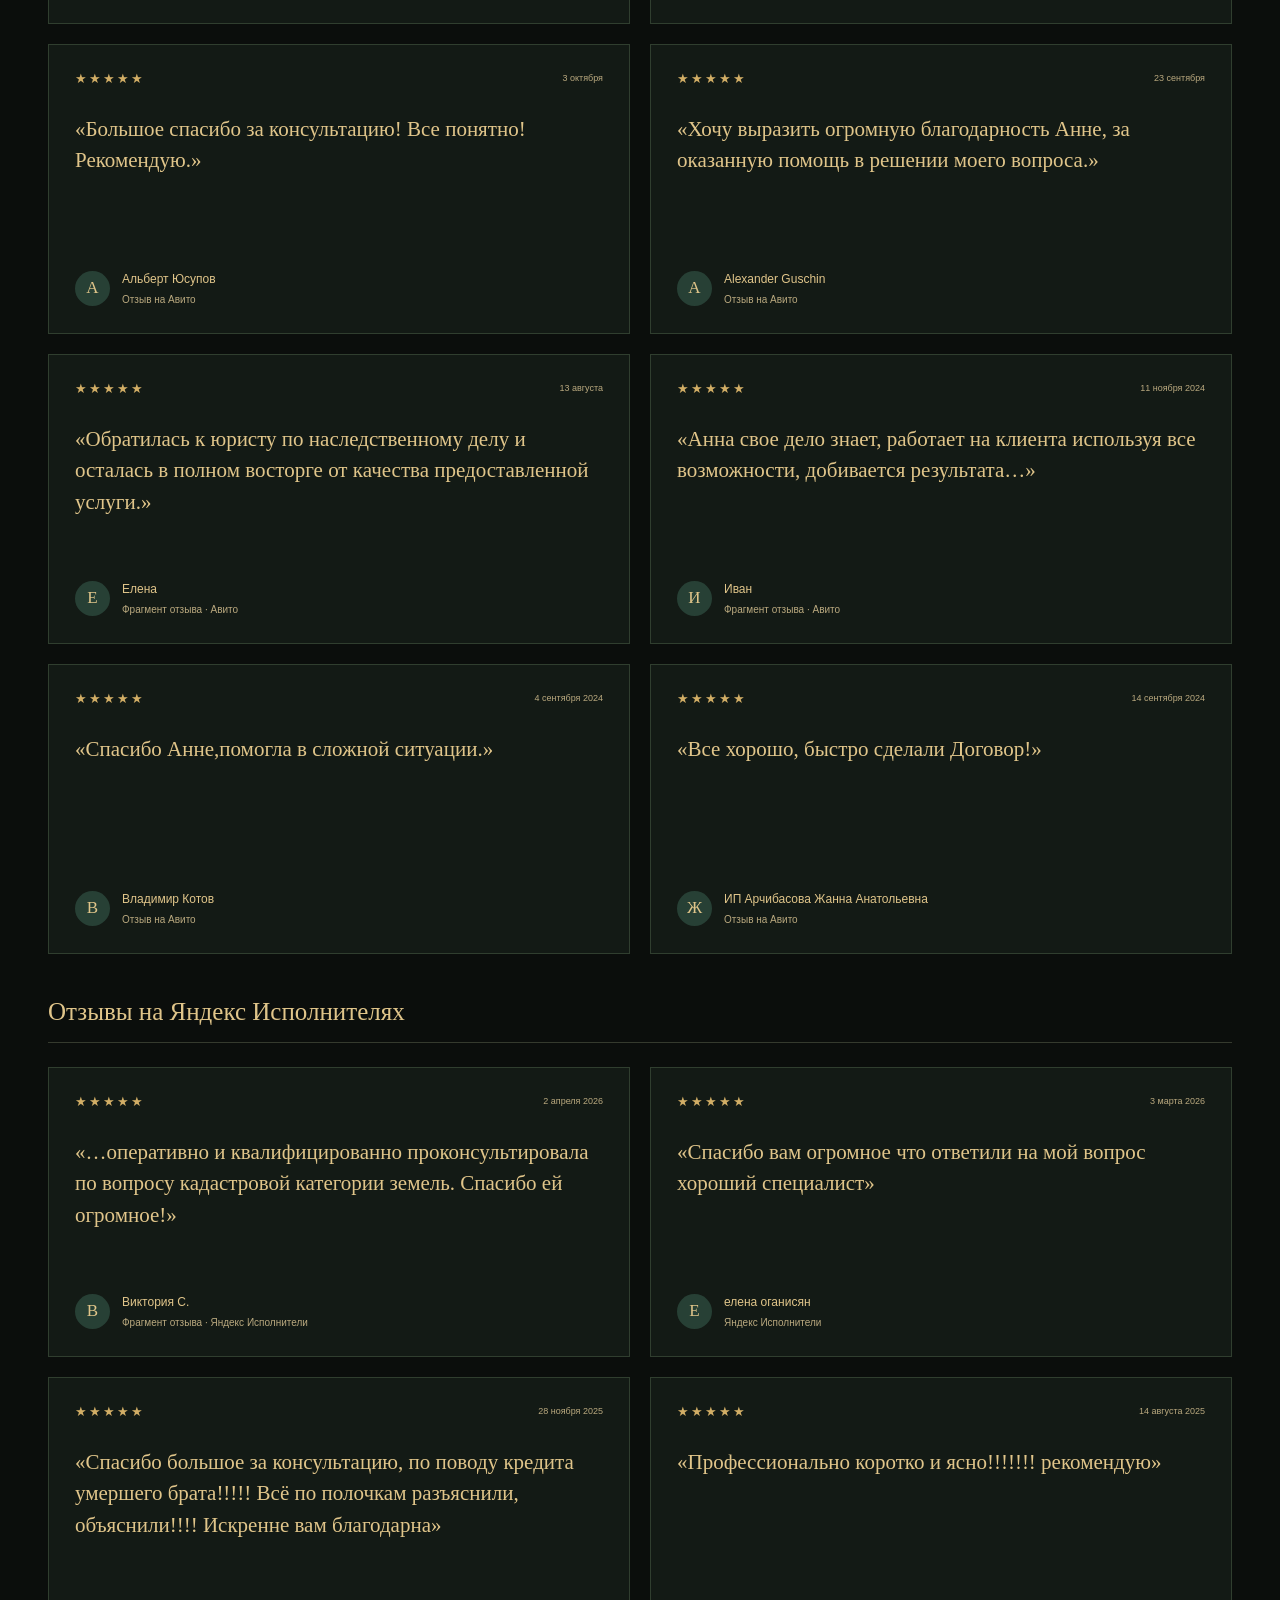
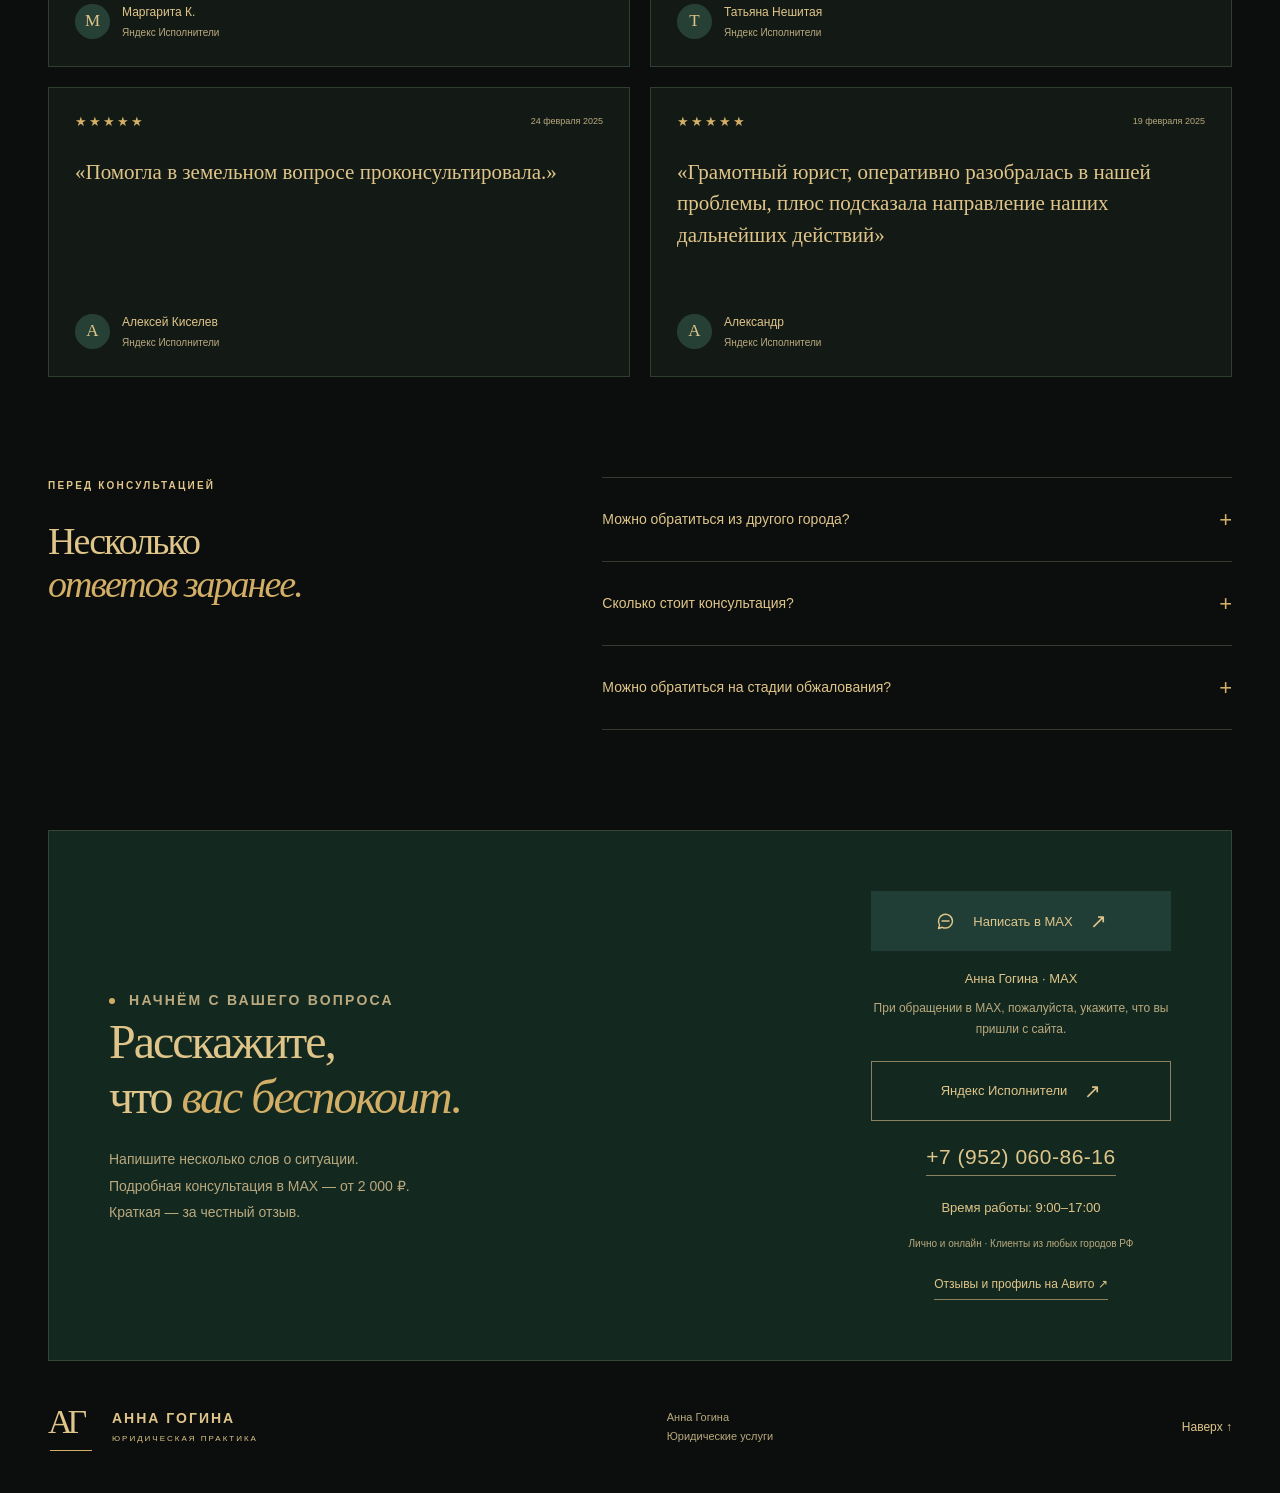
==== commit bfe85bbf: "Clarify consultation regions and services on homepage" ====
--- a/index.html
+++ b/index.html
@@ -34,7 +34,7 @@
 </div>
 </section>
 <div class="stages"><div class="container stages-inner"><span>ПРЕДСТАВИТЕЛЬСТВО В СУДЕ</span><p>Первая инстанция <i> / </i> Апелляция <i> / </i> Кассация</p></div></div>
-<section class="section container" id="services"><div class="section-heading"><div><p class="eyebrow">01 / НАПРАВЛЕНИЯ ПРАКТИКИ</p><h2>Ваш вопрос —<br><em>отправная точка.</em></h2></div><p>Юридическая помощь в разных отраслях права. Выберите тему, чтобы обсудить свою ситуацию.</p></div>
+<section class="section container" id="services"><div class="section-heading"><div><p class="eyebrow">01 / НАПРАВЛЕНИЯ ПРАКТИКИ</p><h2>Ваш вопрос —<br><em>отправная точка.</em></h2></div><p>Юридическая помощь по наследственным, жилищным, земельным и другим спорам. Личные встречи по согласованию в Твери, Тверской области, Москве, Московской области и Санкт-Петербурге; онлайн-консультации — по всей России.</p></div>
 <div class="service-grid">
 <a class="service" href="./nasledstvennye-spory.html">
   <span class="service-number">01</span>
@@ -47,10 +47,10 @@
 <a class="service" href="./zemelnye-spory.html"><span class="service-number">02</span><span class="service-body"><h3>Земельные споры</h3><p>Правовые вопросы, связанные с земельными участками и их использованием.</p></span><span class="service-arrow" aria-hidden="true">&#8599;&#65038;</span></a>
 <a class="service" href="./zhilishchnye-spory.html"><span class="service-number">03</span><span class="service-body"><h3>Жилищные споры</h3><p>Защита интересов в спорах о жилье и жилищных правах.</p></span><span class="service-arrow" aria-hidden="true">&#8599;&#65038;</span></a>
 <a class="service" href="./razvod-razdel-imushchestva.html"><span class="service-number">04</span><span class="service-body"><h3>Развод и раздел имущества</h3><p>Юридическое сопровождение при расторжении брака и разделе имущества.</p></span><span class="service-arrow" aria-hidden="true">&#8599;&#65038;</span></a>
-<a class="service" href="https://max.ru/u/f9LHodD0cOI7Xfsgb19KbJKbp6K6fRbyBsoQZZTtWMDK60sZPwkLlv2hIeY" target="_blank" rel="noopener noreferrer"><span class="service-number">05</span><span class="service-body"><h3>Военные споры</h3><p>Разбор правовых вопросов, возникающих в связи с военной службой.</p></span><span class="service-arrow" aria-hidden="true">&#8599;&#65038;</span></a>
-<a class="service" href="https://max.ru/u/f9LHodD0cOI7Xfsgb19KbJKbp6K6fRbyBsoQZZTtWMDK60sZPwkLlv2hIeY" target="_blank" rel="noopener noreferrer"><span class="service-number">06</span><span class="service-body"><h3>Трудовые споры</h3><p>Юридическая помощь в защите прав и интересов в трудовых отношениях.</p></span><span class="service-arrow" aria-hidden="true">&#8599;&#65038;</span></a>
-<a class="service" href="https://max.ru/u/f9LHodD0cOI7Xfsgb19KbJKbp6K6fRbyBsoQZZTtWMDK60sZPwkLlv2hIeY" target="_blank" rel="noopener noreferrer"><span class="service-number">07</span><span class="service-body"><h3>Страховые споры</h3><p>Помощь в спорах со страховыми компаниями об отказе в выплате и размере возмещения.</p></span><span class="service-arrow" aria-hidden="true">&#8599;&#65038;</span></a>
-<a class="service" href="https://max.ru/u/f9LHodD0cOI7Xfsgb19KbJKbp6K6fRbyBsoQZZTtWMDK60sZPwkLlv2hIeY" target="_blank" rel="noopener noreferrer"><span class="service-number">08</span><span class="service-body"><h3>Пенсионные споры</h3><p>Юридическая помощь по вопросам назначения и перерасчёта пенсии, учёта стажа.</p></span><span class="service-arrow" aria-hidden="true">&#8599;&#65038;</span></a>
+<a class="service" href="./voennye-spory.html"><span class="service-number">05</span><span class="service-body"><h3>Военные споры</h3><p>Разбор правовых вопросов, возникающих в связи с военной службой.</p></span><span class="service-arrow" aria-hidden="true">&#8599;&#65038;</span></a>
+<a class="service" href="./trudovye-spory.html"><span class="service-number">06</span><span class="service-body"><h3>Трудовые споры</h3><p>Юридическая помощь в защите прав и интересов в трудовых отношениях.</p></span><span class="service-arrow" aria-hidden="true">&#8599;&#65038;</span></a>
+<a class="service" href="./strakhovye-spory.html"><span class="service-number">07</span><span class="service-body"><h3>Страховые споры</h3><p>Помощь в спорах со страховыми компаниями об отказе в выплате и размере возмещения.</p></span><span class="service-arrow" aria-hidden="true">&#8599;&#65038;</span></a>
+<a class="service" href="./pensionnye-spory.html"><span class="service-number">08</span><span class="service-body"><h3>Пенсионные споры</h3><p>Юридическая помощь по вопросам назначения и перерасчёта пенсии, учёта стажа.</p></span><span class="service-arrow" aria-hidden="true">&#8599;&#65038;</span></a>
 </div><p class="section-footnote">Другой спор или нестандартная ситуация? <a href="https://max.ru/u/f9LHodD0cOI7Xfsgb19KbJKbp6K6fRbyBsoQZZTtWMDK60sZPwkLlv2hIeY" target="_blank" rel="noopener noreferrer">Расскажите о ней в MAX — обсудим, чем я могу помочь &#8599;&#65038;</a></p></section>
 <section class="approach" id="approach"><div class="container approach-inner"><div class="approach-copy"><p class="eyebrow">02 / ПОДХОД К РАБОТЕ</p><h2>Сначала —<br>честный разговор.<br><em>Потом — решение.</em></h2><p class="quote">«На первой консультации я озвучу честную перспективу вашего дела и стоимость работы».</p><div class="signature"><span class="signature-line"></span><span>Анна Гогина<small>Юрист · 20 лет практики</small></span></div></div>
 <ol class="steps"><li><span>01</span><div><h3>Вы рассказываете о ситуации</h3><p>Напишите в MAX: что произошло, какой вопрос нужно решить и в каком городе вы находитесь.</p></div></li><li><span>02</span><div><h3>Обсуждаем перспективы</h3><p>Выберите формат: краткая консультация за честный отзыв или подробный разбор в MAX от 2 000 ₽.</p></div></li><li><span>03</span><div><h3>Согласуем работу и стоимость</h3><p>Определим объём юридической помощи и подходящий формат — лично или онлайн.</p></div></li></ol></div></section>
